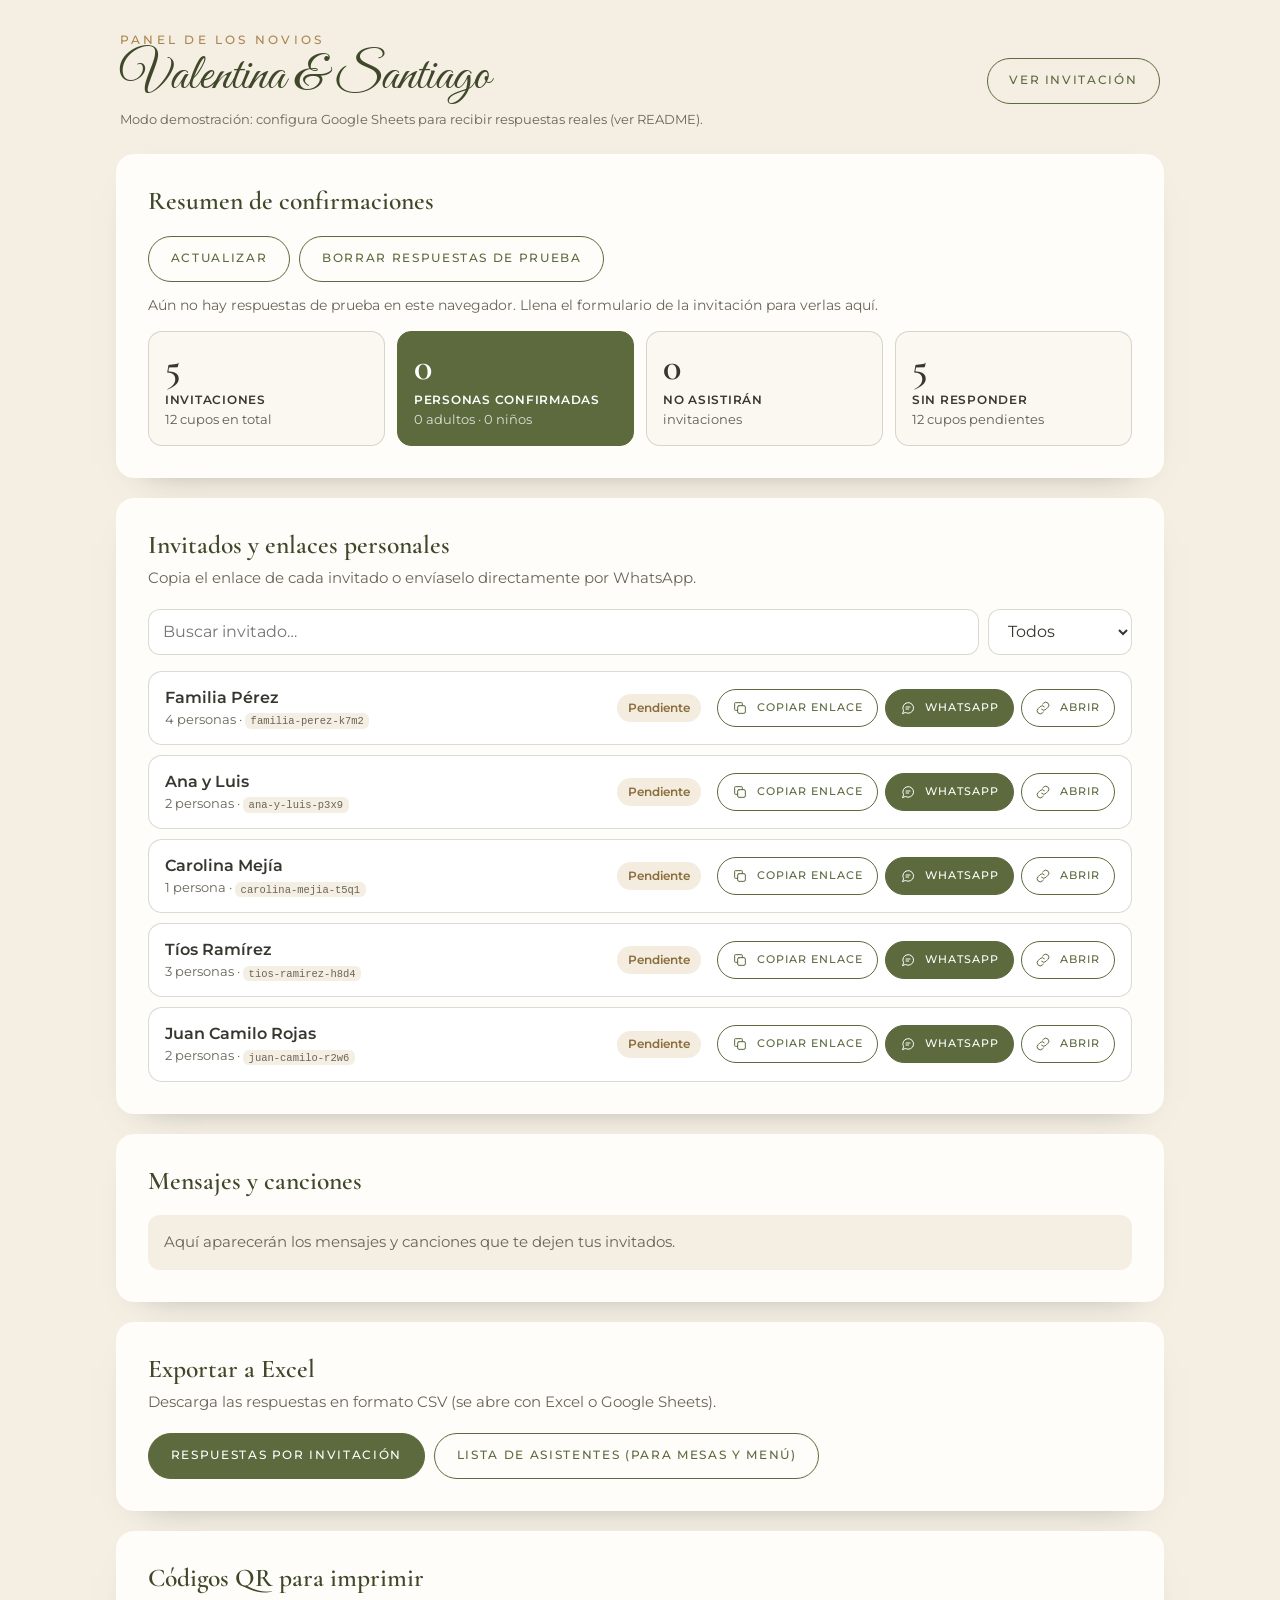
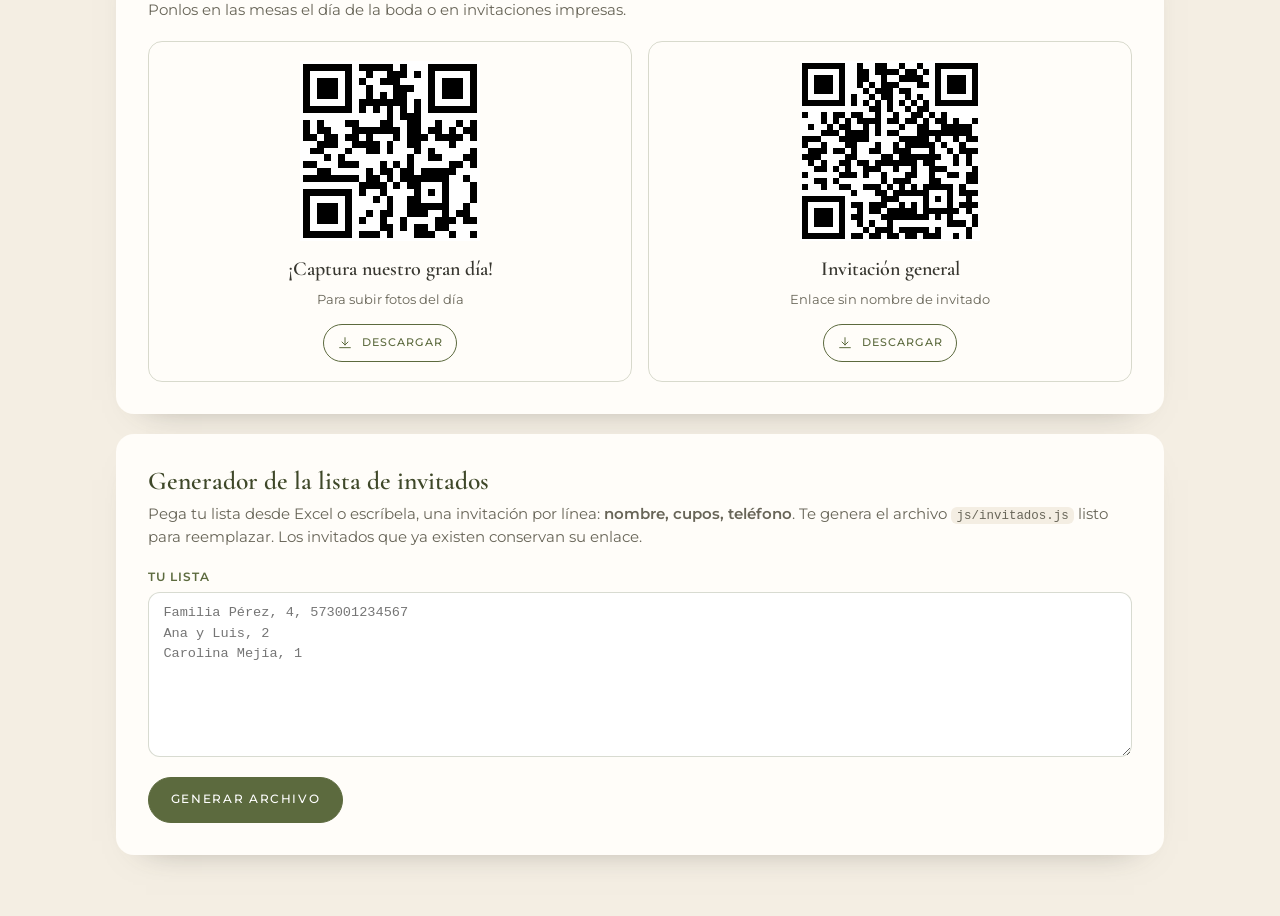
==== admin.html @ 6fb91624 "Crear invitación de boda digital con confirmación de asistencia Página web en HTML, CSS y JavaScript" ====
<!doctype html>
<html lang="es">
<head>
  <meta charset="utf-8">
  <meta name="viewport" content="width=device-width, initial-scale=1">
  <meta name="robots" content="noindex, nofollow">
  <title>Panel de invitados · Boda</title>
  <meta name="theme-color" content="#fbf8f2">
  <link rel="icon" href="favicon.svg" type="image/svg+xml">
  <link rel="stylesheet" href="css/estilos.css">
  <link rel="stylesheet" href="css/admin.css">
  <script src="js/config.js" defer></script>
  <script src="js/invitados.js" defer></script>
  <script src="js/vendor/qrcode.js" defer></script>
  <script src="js/utilidades.js" defer></script>
  <script src="js/admin.js" defer></script>
</head>
<body class="admin">
  <header class="admin-cabecera">
    <div>
      <p class="eyebrow">Panel de los novios</p>
      <h1 id="admin-titulo">Nuestra boda</h1>
      <p class="admin-modo" id="admin-modo"></p>
    </div>
    <a class="boton boton-claro" href="./" target="_blank" rel="noopener">Ver invitación</a>
  </header>

  <main class="admin-main">
    <!-- Respuestas -->
    <section class="admin-panel" aria-labelledby="t-resumen">
      <div class="admin-panel-cabecera">
        <h2 id="t-resumen">Resumen de confirmaciones</h2>
      </div>
      <form class="admin-conexion" id="admin-conexion" hidden>
        <label for="admin-clave">Clave del panel (la misma de tu Google Apps Script)</label>
        <div class="admin-fila">
          <input id="admin-clave" type="password" autocomplete="current-password" required>
          <button type="submit" class="boton">Cargar respuestas</button>
        </div>
      </form>
      <div class="admin-fila" id="admin-acciones-demo" hidden>
        <button type="button" class="boton boton-claro" id="admin-recargar">Actualizar</button>
        <button type="button" class="boton boton-claro" id="admin-borrar-demo">Borrar respuestas de prueba</button>
      </div>
      <p class="admin-estado" id="admin-estado" role="status" aria-live="polite"></p>
      <div class="resumen-grid" id="resumen"></div>
      <div id="restricciones"></div>
    </section>

    <!-- Invitados -->
    <section class="admin-panel" aria-labelledby="t-invitados">
      <div class="admin-panel-cabecera">
        <h2 id="t-invitados">Invitados y enlaces personales</h2>
        <p>Copia el enlace de cada invitado o envíaselo directamente por WhatsApp.</p>
      </div>
      <div class="admin-herramientas">
        <input type="search" id="buscar" placeholder="Buscar invitado…" aria-label="Buscar invitado">
        <select id="filtro" aria-label="Filtrar por estado">
          <option value="todos">Todos</option>
          <option value="pendiente">Pendientes</option>
          <option value="si">Asistirán</option>
          <option value="no">No asistirán</option>
        </select>
      </div>
      <div class="lista-invitados" id="lista-invitados"></div>
    </section>

    <!-- Mensajes -->
    <section class="admin-panel" aria-labelledby="t-mensajes">
      <div class="admin-panel-cabecera">
        <h2 id="t-mensajes">Mensajes y canciones</h2>
      </div>
      <div id="mensajes"></div>
    </section>

    <!-- Exportar -->
    <section class="admin-panel" aria-labelledby="t-exportar">
      <div class="admin-panel-cabecera">
        <h2 id="t-exportar">Exportar a Excel</h2>
        <p>Descarga las respuestas en formato CSV (se abre con Excel o Google Sheets).</p>
      </div>
      <div class="admin-fila">
        <button type="button" class="boton" id="exportar-respuestas">Respuestas por invitación</button>
        <button type="button" class="boton boton-claro" id="exportar-asistentes">Lista de asistentes (para mesas y menú)</button>
      </div>
    </section>

    <!-- QR -->
    <section class="admin-panel" aria-labelledby="t-qr">
      <div class="admin-panel-cabecera">
        <h2 id="t-qr">Códigos QR para imprimir</h2>
        <p>Ponlos en las mesas el día de la boda o en invitaciones impresas.</p>
      </div>
      <div class="qr-grid" id="qr-grid"></div>
    </section>

    <!-- Generador -->
    <section class="admin-panel" aria-labelledby="t-generador">
      <div class="admin-panel-cabecera">
        <h2 id="t-generador">Generador de la lista de invitados</h2>
        <p>Pega tu lista desde Excel o escríbela, una invitación por línea: <strong>nombre, cupos, teléfono</strong>.
          Te genera el archivo <code>js/invitados.js</code> listo para reemplazar. Los invitados que ya existen conservan su enlace.</p>
      </div>
      <label class="admin-etiqueta" for="gen-entrada">Tu lista</label>
      <textarea id="gen-entrada" rows="7" placeholder="Familia Pérez, 4, 573001234567&#10;Ana y Luis, 2&#10;Carolina Mejía, 1"></textarea>
      <div class="admin-fila">
        <button type="button" class="boton" id="gen-crear">Generar archivo</button>
      </div>
      <div id="gen-resultado" hidden>
        <label class="admin-etiqueta" for="gen-salida">Contenido de js/invitados.js</label>
        <textarea id="gen-salida" rows="10" readonly></textarea>
        <div class="admin-fila">
          <button type="button" class="boton" id="gen-copiar">Copiar</button>
          <button type="button" class="boton boton-claro" id="gen-descargar">Descargar invitados.js</button>
        </div>
      </div>
    </section>
  </main>

  <div id="aviso" class="aviso" role="status" aria-live="polite"></div>
</body>
</html>
---- css/estilos.css ----
/* =====================================================================
   ESTILOS DE LA INVITACIÓN
   Para cambiar los colores de toda la página, modifica las variables
   que están justo debajo (--oliva, --dorado, --vino, etc.).
   ===================================================================== */

@font-face { font-family: "Great Vibes"; src: url("../assets/fuentes/great-vibes-latin-400-normal.woff2") format("woff2"); font-weight: 400; font-display: swap; }
@font-face { font-family: "Cormorant Garamond"; src: url("../assets/fuentes/cormorant-garamond-latin-400-normal.woff2") format("woff2"); font-weight: 400; font-display: swap; }
@font-face { font-family: "Cormorant Garamond"; src: url("../assets/fuentes/cormorant-garamond-latin-500-normal.woff2") format("woff2"); font-weight: 500; font-display: swap; }
@font-face { font-family: "Cormorant Garamond"; src: url("../assets/fuentes/cormorant-garamond-latin-600-normal.woff2") format("woff2"); font-weight: 600; font-display: swap; }
@font-face { font-family: "Cormorant Garamond"; src: url("../assets/fuentes/cormorant-garamond-latin-400-italic.woff2") format("woff2"); font-weight: 400; font-style: italic; font-display: swap; }
@font-face { font-family: "Cormorant Garamond"; src: url("../assets/fuentes/cormorant-garamond-latin-500-italic.woff2") format("woff2"); font-weight: 500; font-style: italic; font-display: swap; }
@font-face { font-family: "Montserrat"; src: url("../assets/fuentes/montserrat-latin-300-normal.woff2") format("woff2"); font-weight: 300; font-display: swap; }
@font-face { font-family: "Montserrat"; src: url("../assets/fuentes/montserrat-latin-400-normal.woff2") format("woff2"); font-weight: 400; font-display: swap; }
@font-face { font-family: "Montserrat"; src: url("../assets/fuentes/montserrat-latin-500-normal.woff2") format("woff2"); font-weight: 500; font-display: swap; }
@font-face { font-family: "Montserrat"; src: url("../assets/fuentes/montserrat-latin-600-normal.woff2") format("woff2"); font-weight: 600; font-display: swap; }

:root {
  --marfil: #fbf8f2;
  --papel: #f4eee3;
  --blanco: #fffdf9;
  --oliva: #5c6a3e;
  --oliva-oscuro: #3f4829;
  --oliva-claro: #8d9a68;
  --salvia: #c9d0b0;
  --dorado: #a9864d;
  --dorado-claro: #dcc8a0;
  --vino: #7b2d3b;
  --tinta: #37362f;
  --tinta-suave: #686558;
  --linea: rgba(92, 106, 62, 0.24);
  --sombra: 0 22px 44px -28px rgba(55, 54, 47, 0.5);
  --radio: 20px;
  --fuente-script: "Great Vibes", "Brush Script MT", cursive;
  --fuente-serif: "Cormorant Garamond", Georgia, "Times New Roman", serif;
  --fuente-sans: "Montserrat", system-ui, -apple-system, "Segoe UI", sans-serif;
}

/* ---------- Base ---------- */
*, *::before, *::after { box-sizing: border-box; }
html { scroll-behavior: smooth; -webkit-text-size-adjust: 100%; }
body {
  margin: 0;
  background: var(--marfil);
  color: var(--tinta);
  font-family: var(--fuente-serif);
  font-size: 1.15rem;
  line-height: 1.6;
  overflow-x: hidden;
  -webkit-font-smoothing: antialiased;
}
body.bloqueado, body.sin-scroll { overflow: hidden; }
img { max-width: 100%; display: block; }
[hidden] { display: none !important; }
a { color: inherit; }
h1, h2, h3, p { margin: 0; }
button { font: inherit; color: inherit; }
:focus-visible { outline: 2px solid var(--dorado); outline-offset: 3px; }

.sin-js { padding: 2rem; text-align: center; font-family: var(--fuente-sans); }

.eyebrow {
  font-family: var(--fuente-sans);
  font-size: 0.72rem;
  font-weight: 500;
  letter-spacing: 0.28em;
  text-transform: uppercase;
  color: var(--dorado);
}

.icono { width: 1.25em; height: 1.25em; flex: none; }

.rama { position: absolute; pointer-events: none; user-select: none; }

/* ---------- Botones ---------- */
.botones { display: flex; flex-wrap: wrap; justify-content: center; gap: 0.65rem; margin-top: 1.5rem; }
.boton {
  display: inline-flex;
  align-items: center;
  justify-content: center;
  gap: 0.55rem;
  min-height: 46px;
  padding: 0.75rem 1.35rem;
  border: 1px solid var(--oliva);
  border-radius: 999px;
  background: var(--oliva);
  color: #fff;
  font-family: var(--fuente-sans);
  font-size: 0.74rem;
  font-weight: 500;
  letter-spacing: 0.14em;
  text-transform: uppercase;
  text-decoration: none;
  cursor: pointer;
  transition: background 0.25s, color 0.25s, transform 0.25s, box-shadow 0.25s;
}
.boton:hover { background: var(--oliva-oscuro); transform: translateY(-1px); box-shadow: 0 10px 20px -12px rgba(63, 72, 41, 0.7); }
.boton:disabled { opacity: 0.6; cursor: wait; transform: none; }
.boton-claro { background: transparent; color: var(--oliva); }
.boton-claro:hover { background: var(--oliva); color: #fff; }
.boton-grande { width: 100%; min-height: 54px; font-size: 0.82rem; margin-top: 0.5rem; }

.enlace-texto {
  display: inline-flex;
  align-items: center;
  gap: 0.4rem;
  margin-top: 1rem;
  padding: 0.4rem;
  border: 0;
  background: none;
  color: var(--tinta-suave);
  font-family: var(--fuente-sans);
  font-size: 0.78rem;
  text-decoration: underline;
  text-underline-offset: 3px;
  cursor: pointer;
}

.copiar-mini {
  display: inline-grid;
  place-items: center;
  width: 34px;
  height: 34px;
  flex: none;
  border: 0;
  border-radius: 50%;
  background: var(--papel);
  color: var(--oliva);
  cursor: pointer;
  transition: background 0.2s;
}
.copiar-mini:hover { background: var(--salvia); }
.copiar-mini .icono { width: 16px; height: 16px; }

/* =====================================================================
   SOBRE DE BIENVENIDA
   ===================================================================== */
.sobre-pantalla {
  position: fixed;
  inset: 0;
  z-index: 100;
  display: flex;
  flex-direction: column;
  align-items: center;
  justify-content: center;
  gap: 2.25rem;
  padding: 2rem 1rem;
  overflow: hidden;
  text-align: center;
  background:
    radial-gradient(circle at 50% 40%, rgba(255, 255, 255, 0.95), rgba(255, 255, 255, 0) 60%),
    radial-gradient(circle at 10% 90%, rgba(201, 208, 176, 0.45), transparent 45%),
    radial-gradient(circle at 90% 10%, rgba(220, 200, 160, 0.35), transparent 45%),
    var(--marfil);
  transition: opacity 0.8s ease, transform 0.8s ease;
}
.sobre-pantalla.saliendo { opacity: 0; transform: scale(1.04); pointer-events: none; }
.sobre-textos, .sobre-ayuda { position: relative; transition: opacity 0.5s ease; }
.sobre-pantalla.abriendo .sobre-textos, .sobre-pantalla.abriendo .sobre-ayuda { opacity: 0; }

.rama-sobre-1 { top: -12px; left: -60px; width: 280px; transform: rotate(10deg); opacity: 0.9; }
.rama-sobre-2 { bottom: -12px; right: -60px; width: 280px; transform: rotate(190deg); opacity: 0.9; }

.sobre-invitado {
  margin: 0.35rem 0 0.25rem;
  font-family: var(--fuente-script);
  font-weight: 400;
  font-size: clamp(2.5rem, 11vw, 3.8rem);
  line-height: 1.1;
  color: var(--oliva-oscuro);
}
.sobre-cupos {
  font-family: var(--fuente-sans);
  font-size: 0.74rem;
  letter-spacing: 0.18em;
  text-transform: uppercase;
  color: var(--tinta-suave);
}
.sobre-ayuda {
  font-family: var(--fuente-sans);
  font-size: 0.78rem;
  letter-spacing: 0.08em;
  color: var(--tinta-suave);
}

.sobre {
  position: relative;
  width: min(84vw, 380px);
  aspect-ratio: 1.45;
  perspective: 1400px;
  cursor: pointer;
}
.sobre-fondo {
  position: absolute;
  inset: 0;
  border-radius: 8px;
  background: linear-gradient(180deg, #48532f, #3c4527);
  box-shadow: 0 30px 50px -24px rgba(40, 45, 25, 0.65);
}
.sobre-carta {
  position: absolute;
  z-index: 2;
  left: 6%;
  right: 6%;
  top: 5%;
  height: 90%;
  display: flex;
  flex-direction: column;
  align-items: center;
  justify-content: flex-start;
  gap: 0.2rem;
  padding: 1.2rem 1rem 1rem;
  border-radius: 6px;
  background: var(--blanco);
  box-shadow: inset 0 0 0 6px var(--blanco), inset 0 0 0 7px var(--dorado-claro);
  transition: transform 1s cubic-bezier(0.22, 0.8, 0.25, 1) 0.6s;
}
.carta-eyebrow { font-family: var(--fuente-sans); font-size: 0.6rem; letter-spacing: 0.3em; text-transform: uppercase; color: var(--dorado); }
.carta-nombres { font-family: var(--fuente-script); font-size: clamp(1.7rem, 7vw, 2.3rem); line-height: 1.15; color: var(--oliva-oscuro); }
.carta-fecha { font-family: var(--fuente-sans); font-size: 0.68rem; letter-spacing: 0.2em; color: var(--tinta-suave); }

.sobre-frente, .sobre-solapa { position: absolute; display: block; left: 0; width: 100%; overflow: visible; }
.sobre-frente { z-index: 3; top: 0; height: 100%; }
.sobre-solapa {
  z-index: 4;
  top: 0;
  height: 56%;
  transform-origin: top center;
  transition: transform 0.7s ease 0.2s, z-index 0s linear 0.55s;
}
.sobre.abierto .sobre-solapa { transform: rotateX(180deg); z-index: 1; }
.sobre.abierto .sobre-carta { transform: translateY(-58%); }

.sello {
  position: absolute;
  z-index: 5;
  top: 56%;
  left: 50%;
  width: 84px;
  height: 84px;
  display: grid;
  place-items: center;
  padding: 0;
  border: 0;
  border-radius: 47% 53% 49% 51% / 52% 47% 53% 48%;
  background: #6a2431;
  box-shadow: 0 8px 16px -6px rgba(0, 0, 0, 0.55);
  color: #f4dccb;
  cursor: pointer;
  transform: translate(-50%, -50%);
  transition: opacity 0.35s ease, transform 0.35s ease;
  animation: latido 2.6s ease-in-out infinite;
}
.sello-iniciales {
  position: relative;
  display: grid;
  place-items: center;
  width: 70px;
  height: 70px;
  border-radius: 50%;
  background: radial-gradient(circle at 35% 30%, #a54859 0%, var(--vino) 55%, #561c27 100%);
  box-shadow: inset 0 -3px 6px rgba(0, 0, 0, 0.25), inset 0 3px 5px rgba(255, 255, 255, 0.18), 0 0 0 1px rgba(0, 0, 0, 0.15);
  font-family: var(--fuente-script);
  font-size: 1.75rem;
  line-height: 1;
  text-shadow: 0 1px 0 rgba(0, 0, 0, 0.3);
}
.sello-iniciales::after {
  content: "";
  position: absolute;
  inset: 7px;
  border-radius: 50%;
  border: 1px solid rgba(244, 220, 203, 0.45);
}
.sobre-pantalla:focus { outline: none; }
.sobre.abierto .sello { opacity: 0; transform: translate(-50%, -50%) scale(0.5); animation: none; }

@keyframes latido {
  0%, 100% { transform: translate(-50%, -50%) scale(1); }
  50% { transform: translate(-50%, -50%) scale(1.07); }
}

/* Pétalos */
.petalos { position: fixed; inset: 0; z-index: 120; overflow: hidden; pointer-events: none; }
.petalo {
  position: absolute;
  top: -6vh;
  border-radius: 80% 0 80% 0;
  opacity: 0.95;
  box-shadow: 0 1px 2px rgba(0, 0, 0, 0.08);
  animation-name: caer;
  animation-timing-function: linear;
  animation-fill-mode: forwards;
}
@keyframes caer {
  to { transform: translate(var(--deriva), 112vh) rotate(var(--giro)); opacity: 0.3; }
}

/* =====================================================================
   PORTADA
   ===================================================================== */
.portada {
  position: relative;
  min-height: 100vh;
  min-height: 100svh;
  display: flex;
  flex-direction: column;
  align-items: center;
  justify-content: center;
  gap: 1rem;
  padding: 4.5rem 1.25rem 5.5rem;
  overflow: hidden;
  text-align: center;
  background:
    radial-gradient(circle at 50% 35%, rgba(255, 255, 255, 0.9), transparent 55%),
    radial-gradient(circle at 0% 100%, rgba(201, 208, 176, 0.35), transparent 40%),
    var(--marfil);
}
.rama-portada-1 { top: -6px; left: -70px; width: min(70vw, 340px); transform: rotate(12deg); }
.rama-portada-2 { bottom: -6px; right: -70px; width: min(70vw, 340px); transform: rotate(192deg); }

.arco {
  width: min(62vw, 290px);
  aspect-ratio: 3 / 4;
  padding: 8px;
  border: 1px solid var(--dorado-claro);
  border-radius: 999px 999px 22px 22px;
  background: var(--blanco);
  box-shadow: var(--sombra);
}
.arco img { width: 100%; height: 100%; object-fit: cover; border-radius: 999px 999px 15px 15px; }

.nombres {
  margin-top: 0.5rem;
  font-family: var(--fuente-script);
  font-weight: 400;
  font-size: clamp(3.1rem, 13vw, 5.6rem);
  line-height: 1;
  color: var(--oliva-oscuro);
}
.nombres:focus { outline: none; }
.nombres .nombre { display: block; }
.nombres .y { display: block; font-size: 0.55em; line-height: 1.3; color: var(--dorado); }
.portada-fecha {
  font-family: var(--fuente-sans);
  font-size: 0.74rem;
  font-weight: 500;
  letter-spacing: 0.15em;
  text-transform: uppercase;
  color: var(--oliva);
}
.portada-ciudad { font-style: italic; color: var(--tinta-suave); }
.portada-para {
  padding: 0.5rem 1.1rem;
  border: 1px solid var(--dorado-claro);
  border-radius: 999px;
  background: var(--blanco);
  font-family: var(--fuente-sans);
  font-size: 0.78rem;
  color: var(--tinta-suave);
}
.portada-para strong { color: var(--oliva-oscuro); font-weight: 600; }

.bajar {
  position: absolute;
  bottom: 1.6rem;
  left: 50%;
  width: 30px;
  height: 30px;
  margin-left: -15px;
  border-right: 1.5px solid var(--dorado);
  border-bottom: 1.5px solid var(--dorado);
  transform: rotate(45deg);
  animation: rebote 2.2s ease-in-out infinite;
}
@keyframes rebote {
  0%, 100% { transform: translateY(0) rotate(45deg); opacity: 0.6; }
  50% { transform: translateY(8px) rotate(45deg); opacity: 1; }
}

/* Entrada de la portada al abrir el sobre */
.portada > :not(.rama) { transition: opacity 1.1s ease, transform 1.1s ease; }
body:not(.abierta) .portada > :not(.rama) { opacity: 0; transform: translateY(18px); }
.portada > :nth-child(3) { transition-delay: 0.1s; }
.portada > :nth-child(4) { transition-delay: 0.25s; }
.portada > :nth-child(5) { transition-delay: 0.45s; }
.portada > :nth-child(6) { transition-delay: 0.6s; }
.portada > :nth-child(7) { transition-delay: 0.7s; }
.portada > :nth-child(8) { transition-delay: 0.8s; }
.portada > :nth-child(9) { transition-delay: 1s; }

/* =====================================================================
   SECCIONES
   ===================================================================== */
.seccion { position: relative; padding: 5rem 1.25rem; }
.seccion > * { max-width: 980px; margin-left: auto; margin-right: auto; }
.seccion-papel { background: var(--papel); }
.seccion-oliva {
  background:
    radial-gradient(circle at 15% 10%, rgba(255, 255, 255, 0.08), transparent 40%),
    radial-gradient(circle at 85% 90%, rgba(220, 200, 160, 0.12), transparent 45%),
    var(--oliva-oscuro);
  color: #f3efe2;
}

.titulo-seccion { margin-bottom: 2.5rem; text-align: center; }
.titulo-seccion h2 {
  margin-top: 0.3rem;
  font-family: var(--fuente-script);
  font-weight: 400;
  font-size: clamp(2.6rem, 10vw, 3.8rem);
  line-height: 1.15;
  color: var(--oliva-oscuro);
}
.divisor { width: 200px; margin: 0.6rem auto 0; }
.subtitulo { max-width: 34rem; margin: 1rem auto 0; color: var(--tinta-suave); }
.seccion-oliva .titulo-seccion h2 { color: #f6f1e4; }
.seccion-oliva .eyebrow { color: var(--dorado-claro); }
.seccion-oliva .subtitulo { color: var(--salvia); }

.tarjeta {
  position: relative;
  padding: 2.2rem 1.5rem;
  border-radius: var(--radio);
  background: var(--blanco);
  box-shadow: var(--sombra);
}
.tarjeta::before {
  content: "";
  position: absolute;
  inset: 8px;
  border: 1px solid var(--dorado-claro);
  border-radius: calc(var(--radio) - 6px);
  pointer-events: none;
  opacity: 0.8;
}

.evento-icono {
  display: inline-grid;
  place-items: center;
  width: 58px;
  height: 58px;
  margin-bottom: 0.9rem;
  border: 1px solid var(--dorado-claro);
  border-radius: 50%;
  background: var(--marfil);
  color: var(--oliva);
}
.evento-icono .icono { width: 28px; height: 28px; }

/* ---------- Frase y contador ---------- */
.frase { max-width: 38rem; margin: 0 auto 3.5rem; text-align: center; font-size: 1.35rem; font-style: italic; line-height: 1.55; color: var(--tinta); }
.frase::before { content: "“"; display: block; height: 2.2rem; font-size: 4.5rem; line-height: 1; color: var(--dorado-claro); }
.frase cite { display: block; margin-top: 0.8rem; font-family: var(--fuente-sans); font-size: 0.75rem; font-style: normal; letter-spacing: 0.2em; text-transform: uppercase; color: var(--dorado); }
#cuenta .titulo-seccion { margin-bottom: 1.25rem; }

.contador { display: flex; justify-content: center; gap: clamp(0.5rem, 2.5vw, 1rem); }
.contador-caja {
  width: clamp(4.2rem, 20vw, 6rem);
  padding: 0.85rem 0.25rem 0.7rem;
  border: 1px solid var(--dorado-claro);
  border-radius: 16px;
  background: var(--blanco);
  text-align: center;
  box-shadow: 0 12px 24px -20px rgba(55, 54, 47, 0.6);
}
.contador-num { display: block; font-size: clamp(1.9rem, 8vw, 2.8rem); font-weight: 500; line-height: 1.1; color: var(--oliva-oscuro); font-variant-numeric: tabular-nums; }
.contador-txt { font-family: var(--fuente-sans); font-size: 0.62rem; letter-spacing: 0.18em; text-transform: uppercase; color: var(--tinta-suave); }
.contador-mensaje { text-align: center; font-family: var(--fuente-script); font-size: clamp(2.4rem, 9vw, 3.4rem); color: var(--oliva-oscuro); }

/* ---------- Familia ---------- */
.familia-grid { display: grid; grid-template-columns: repeat(auto-fit, minmax(220px, 1fr)); gap: 2rem 1.5rem; text-align: center; }
.familia-nombres { margin-top: 0.5rem; font-size: 1.3rem; line-height: 1.5; }

/* ---------- Eventos ---------- */
.eventos-grid { display: grid; gap: 1.5rem; }
.evento { text-align: center; }
.evento h3, .regalo h3, .recomendacion h3 { font-size: 1.65rem; font-weight: 600; line-height: 1.2; color: var(--oliva-oscuro); }
.evento-hora {
  display: inline-flex;
  align-items: center;
  gap: 0.4rem;
  margin: 0.6rem 0 0.9rem;
  font-family: var(--fuente-sans);
  font-size: 0.85rem;
  font-weight: 500;
  letter-spacing: 0.08em;
  color: var(--dorado);
}
.evento-lugar { font-size: 1.3rem; font-weight: 500; }
.evento-direccion { color: var(--tinta-suave); }
.evento-mapa { margin-top: 0.75rem; overflow: hidden; border-radius: 14px; }
.evento-mapa iframe { display: block; width: 100%; height: 280px; border: 0; }

/* ---------- Programa (línea de tiempo) ---------- */
.linea-tiempo { position: relative; max-width: 760px; margin: 0 auto; padding: 0; list-style: none; }
.linea-tiempo::before { content: ""; position: absolute; top: 10px; bottom: 10px; left: 28px; width: 1px; background: var(--dorado-claro); }
.momento { position: relative; display: grid; grid-template-columns: 56px 1fr; align-items: center; gap: 1.1rem; padding: 0.55rem 0; }
.momento-icono {
  display: grid;
  place-items: center;
  width: 56px;
  height: 56px;
  border: 1px solid var(--dorado-claro);
  border-radius: 50%;
  background: var(--blanco);
  color: var(--oliva);
  box-shadow: 0 0 0 6px var(--marfil);
}
.momento-icono .icono { width: 26px; height: 26px; }
.momento-hora { display: block; font-family: var(--fuente-sans); font-size: 0.72rem; font-weight: 500; letter-spacing: 0.16em; text-transform: uppercase; color: var(--dorado); }
.momento-actividad { display: block; font-size: 1.35rem; line-height: 1.25; }

/* ---------- Galería ---------- */
.galeria-grid { display: grid; grid-template-columns: repeat(2, 1fr); gap: 0.75rem; }
.galeria-item {
  display: block;
  aspect-ratio: 3 / 4;
  padding: 0;
  overflow: hidden;
  border: 0;
  border-radius: 16px;
  background: var(--salvia);
  cursor: zoom-in;
  box-shadow: 0 14px 30px -22px rgba(55, 54, 47, 0.7);
}
.galeria-item img { width: 100%; height: 100%; object-fit: cover; transition: transform 0.6s ease; }
.galeria-item:hover img { transform: scale(1.04); }

.visor {
  position: fixed;
  inset: 0;
  z-index: 200;
  display: flex;
  align-items: center;
  justify-content: center;
  padding: 4rem 1rem;
  background: rgba(24, 25, 19, 0.94);
}
.visor img { max-width: min(92vw, 900px); max-height: 80vh; object-fit: contain; border-radius: 10px; }
.visor-boton {
  position: absolute;
  display: grid;
  place-items: center;
  width: 48px;
  height: 48px;
  border: 1px solid rgba(255, 255, 255, 0.35);
  border-radius: 50%;
  background: rgba(0, 0, 0, 0.45);
  color: #fff;
  cursor: pointer;
}
.visor-boton:hover { background: rgba(0, 0, 0, 0.7); }
.visor-cerrar { top: 1rem; right: 1rem; }
.visor-anterior { left: 0.75rem; top: 50%; transform: translateY(-50%); }
.visor-siguiente { right: 0.75rem; top: 50%; transform: translateY(-50%); }
.visor-contador { position: absolute; bottom: 1.2rem; left: 0; right: 0; text-align: center; font-family: var(--fuente-sans); font-size: 0.8rem; letter-spacing: 0.15em; color: rgba(255, 255, 255, 0.75); }

/* ---------- Vestimenta ---------- */
.prendas { display: grid; grid-template-columns: repeat(2, minmax(0, 1fr)); gap: 1rem; max-width: 620px; }
.prenda { padding: 1.8rem 1rem; text-align: center; }
.prenda p:last-child { margin-top: 0.3rem; font-size: 1.25rem; line-height: 1.3; }
.prenda-icono { display: block; margin-bottom: 0.6rem; color: var(--oliva); }
.prenda-icono .icono { width: 44px; height: 44px; }
.colores { margin-top: 2.5rem; text-align: center; }
.colores p { color: var(--tinta-suave); font-style: italic; }
.colores ul { display: flex; flex-wrap: wrap; justify-content: center; gap: 1.25rem; margin: 1.1rem 0 0; padding: 0; list-style: none; }
.colores li { display: flex; flex-direction: column; align-items: center; gap: 0.5rem; font-family: var(--fuente-sans); font-size: 0.7rem; letter-spacing: 0.12em; text-transform: uppercase; color: var(--tinta-suave); }
.muestra { width: 54px; height: 54px; border-radius: 50%; border: 1px solid var(--linea); box-shadow: inset 0 0 0 4px rgba(255, 255, 255, 0.6), 0 8px 16px -10px rgba(0, 0, 0, 0.4); }

/* ---------- Regalos ---------- */
.regalos-grid { display: grid; grid-template-columns: repeat(auto-fit, minmax(250px, 1fr)); gap: 1.25rem; }
.regalo { text-align: center; }
.regalo p { margin-top: 0.5rem; color: var(--tinta-suave); }
.regalo .boton { margin-top: 1.2rem; }
.datos { margin: 1rem 0 0; text-align: left; }
.datos div { display: flex; flex-wrap: wrap; align-items: center; justify-content: space-between; gap: 0.25rem 0.75rem; padding: 0.55rem 0; border-bottom: 1px solid var(--linea); }
.datos dt { font-family: var(--fuente-sans); font-size: 0.7rem; letter-spacing: 0.1em; text-transform: uppercase; color: var(--tinta-suave); }
.datos dd { display: flex; align-items: center; gap: 0.5rem; margin: 0 0 0 auto; font-weight: 600; text-align: right; white-space: nowrap; }

/* ---------- Fotos con QR ---------- */
.fotos-tarjeta { display: flex; flex-direction: column; align-items: center; gap: 1.25rem; max-width: 420px; text-align: center; }
.qr { width: 200px; padding: 10px; border-radius: 14px; background: #fff; border: 1px solid var(--linea); }
.qr svg { display: block; width: 100%; height: auto; }
.qr svg path { fill: var(--oliva-oscuro); }
.hashtag { display: flex; align-items: center; gap: 0.6rem; font-size: 1.35rem; font-style: italic; color: var(--oliva-oscuro); }

/* =====================================================================
   FORMULARIO DE CONFIRMACIÓN
   ===================================================================== */
.tarjeta-rsvp { max-width: 640px; padding: 2.2rem 1.4rem; color: var(--tinta); }
.formulario { position: relative; }
.campo { margin: 0 0 1.3rem; padding: 0; border: 0; min-width: 0; }
.campo label, .etiqueta {
  display: block;
  margin-bottom: 0.45rem;
  padding: 0;
  font-family: var(--fuente-sans);
  font-size: 0.72rem;
  font-weight: 600;
  letter-spacing: 0.12em;
  text-transform: uppercase;
  color: var(--oliva);
}
.opcional { font-weight: 400; text-transform: none; letter-spacing: 0; color: var(--tinta-suave); }
.formulario input:not([type="radio"]):not([type="checkbox"]), .formulario select, .formulario textarea {
  width: 100%;
  min-height: 48px;
  padding: 0.75rem 1rem;
  border: 1px solid var(--linea);
  border-radius: 12px;
  background: #fff;
  color: var(--tinta);
  font-family: var(--fuente-sans);
  font-size: 1rem;
  transition: border-color 0.2s, box-shadow 0.2s;
}
.formulario textarea { resize: vertical; min-height: 96px; }
.formulario select {
  appearance: none;
  background-image: linear-gradient(45deg, transparent 50%, var(--oliva) 50%), linear-gradient(135deg, var(--oliva) 50%, transparent 50%);
  background-position: calc(100% - 20px) 50%, calc(100% - 14px) 50%;
  background-size: 6px 6px;
  background-repeat: no-repeat;
  padding-right: 2.5rem;
}
.formulario input:focus, .formulario select:focus, .formulario textarea:focus { outline: none; border-color: var(--dorado); box-shadow: 0 0 0 3px rgba(169, 134, 77, 0.2); }
.formulario [aria-invalid="true"] { border-color: var(--vino) !important; box-shadow: 0 0 0 3px rgba(123, 45, 59, 0.15) !important; }
.campo-fijo { display: flex; align-items: center; gap: 0.7rem; padding: 0.85rem 1rem; border-radius: 12px; background: var(--papel); font-family: var(--fuente-sans); font-size: 0.95rem; }
.campo-fijo .icono { color: var(--oliva); }
.campo-fijo strong { font-weight: 600; color: var(--oliva-oscuro); }
.ayuda { margin-top: 0.4rem; font-family: var(--fuente-sans); font-size: 0.8rem; color: var(--tinta-suave); }

.opciones-asistencia { display: grid; grid-template-columns: 1fr 1fr; gap: 0.75rem; }
.opcion {
  position: relative;
  display: flex !important;
  flex-direction: column;
  align-items: center;
  gap: 0.35rem;
  margin: 0 !important;
  padding: 1rem 0.5rem !important;
  border: 1px solid var(--linea);
  border-radius: 14px;
  background: #fff;
  color: var(--tinta) !important;
  text-align: center;
  cursor: pointer;
  transition: background 0.2s, color 0.2s, border-color 0.2s;
}
.opcion .icono { width: 24px; height: 24px; color: var(--oliva); }
.opcion span { font-size: 0.75rem; }
.opcion input, .chip input { position: absolute; opacity: 0; width: 1px; height: 1px; }
.opcion.elegida, .opcion:has(input:checked) { border-color: var(--oliva); background: var(--oliva); color: #fff !important; }
.opcion.elegida .icono, .opcion:has(input:checked) .icono { color: #fff; }
.opcion:focus-within, .chip:focus-within { outline: 2px solid var(--dorado); outline-offset: 2px; }

.persona { margin: 0 0 1rem; padding: 1.1rem 1rem 1rem; border: 0; border-radius: 16px; background: var(--papel); min-width: 0; }
.persona legend {
  float: left;
  width: 100%;
  display: flex;
  align-items: center;
  gap: 0.45rem;
  margin-bottom: 0.8rem;
  padding: 0;
  font-family: var(--fuente-sans);
  font-size: 0.72rem;
  font-weight: 600;
  letter-spacing: 0.14em;
  text-transform: uppercase;
  color: var(--dorado);
}
.persona legend + * { clear: both; }
.persona .campo { margin-bottom: 0.8rem; }
.mini-titulo { margin: 0.9rem 0 0.5rem; font-family: var(--fuente-sans); font-size: 0.72rem; letter-spacing: 0.06em; color: var(--tinta-suave); }
.chips { display: flex; flex-wrap: wrap; gap: 0.45rem; }
.chip { position: relative; display: inline-block !important; margin: 0 !important; cursor: pointer; text-transform: none !important; letter-spacing: 0 !important; }
.chip span {
  display: inline-block;
  padding: 0.5rem 0.9rem;
  border: 1px solid var(--linea);
  border-radius: 999px;
  background: #fff;
  font-family: var(--fuente-sans);
  font-size: 0.8rem;
  font-weight: 400;
  color: var(--tinta);
  transition: background 0.2s, color 0.2s, border-color 0.2s;
}
.chip input:checked + span { border-color: var(--oliva); background: var(--oliva); color: #fff; }
.formulario .otra { margin-top: 0.7rem; min-height: 44px; font-size: 0.92rem; }

.error-form { margin: 0 0 1rem; padding: 0.8rem 1rem; border-radius: 12px; background: #f7e7e9; color: var(--vino); font-family: var(--fuente-sans); font-size: 0.88rem; }
.nota-demo { margin-top: 1rem; padding: 0.75rem 1rem; border-radius: 12px; background: var(--papel); font-family: var(--fuente-sans); font-size: 0.76rem; line-height: 1.5; color: var(--tinta-suave); text-align: left; }

.gracias, .aviso-rsvp { text-align: center; }
.gracias-icono { display: inline-grid; place-items: center; width: 68px; height: 68px; margin-bottom: 0.6rem; border-radius: 50%; background: var(--papel); color: var(--vino); }
.gracias-icono .icono { width: 32px; height: 32px; }
.gracias h3 { font-family: var(--fuente-script); font-weight: 400; font-size: clamp(2.3rem, 9vw, 3rem); line-height: 1.2; color: var(--oliva-oscuro); }
.gracias p, .aviso-rsvp p { margin-top: 0.5rem; color: var(--tinta-suave); }
.aviso-rsvp h3 { font-size: 1.6rem; font-weight: 600; color: var(--oliva-oscuro); }
.resumen { margin: 1.2rem 0 0; padding: 0; list-style: none; text-align: left; }
.resumen li { display: flex; align-items: flex-start; gap: 0.7rem; margin-bottom: 0.45rem; padding: 0.7rem 0.9rem; border-radius: 12px; background: var(--papel); font-family: var(--fuente-sans); font-size: 0.9rem; }
.resumen .icono { margin-top: 2px; color: var(--oliva); }
.resumen strong { font-weight: 600; }
.restricciones { display: block; font-size: 0.78rem; color: var(--tinta-suave); }

/* ---------- Recomendaciones ---------- */
.recomendaciones-grid { display: grid; grid-template-columns: repeat(auto-fit, minmax(220px, 1fr)); gap: 2rem 1.5rem; }
.recomendacion { text-align: center; }
.recomendacion h3 { font-size: 1.4rem; }
.recomendacion p { margin-top: 0.4rem; color: var(--tinta-suave); }

/* ---------- Cierre y pie ---------- */
.cierre { position: relative; padding: 5.5rem 1.25rem 5rem; overflow: hidden; text-align: center; background: var(--marfil); }
.rama-cierre { position: relative; width: 230px; margin: 0 auto 1rem; }
.cierre-titulo { font-family: var(--fuente-script); font-weight: 400; font-size: clamp(3.2rem, 13vw, 5.2rem); line-height: 1.1; color: var(--oliva-oscuro); }
.cierre-texto { margin-top: 0.6rem; color: var(--tinta-suave); font-style: italic; }
.cierre-nombres { margin-top: 1.6rem; font-size: 1.4rem; font-weight: 500; letter-spacing: 0.18em; text-transform: uppercase; color: var(--oliva); }
.cierre-fecha { margin-top: 0.3rem; font-family: var(--fuente-sans); font-size: 0.78rem; letter-spacing: 0.25em; color: var(--dorado); }
.pie { padding: 1.6rem 1.25rem 6rem; background: var(--oliva-oscuro); color: var(--salvia); text-align: center; font-family: var(--fuente-sans); font-size: 0.72rem; letter-spacing: 0.12em; text-transform: uppercase; }

/* =====================================================================
   BOTONES FLOTANTES Y AVISOS
   ===================================================================== */
.flotante-confirmar {
  position: fixed;
  z-index: 50;
  left: 50%;
  bottom: calc(1rem + env(safe-area-inset-bottom, 0px));
  transform: translateX(-50%);
  white-space: nowrap;
  padding: 0.95rem 1.4rem;
  border-radius: 999px;
  background: var(--vino);
  color: #fff;
  box-shadow: 0 14px 28px -12px rgba(123, 45, 59, 0.8);
  font-family: var(--fuente-sans);
  font-size: 0.72rem;
  font-weight: 600;
  letter-spacing: 0.14em;
  text-transform: uppercase;
  text-decoration: none;
  animation: aparecer 0.4s ease;
}
@keyframes aparecer { from { opacity: 0; transform: translate(-50%, 12px); } }

.disco {
  position: fixed;
  z-index: 50;
  top: calc(1rem + env(safe-area-inset-top, 0px));
  right: 1rem;
  width: 56px;
  height: 56px;
  display: grid;
  place-items: center;
  padding: 0;
  border: 2px solid var(--dorado-claro);
  border-radius: 50%;
  background: repeating-radial-gradient(circle, #232320 0 2px, #31312d 2px 4px);
  box-shadow: 0 12px 24px -10px rgba(0, 0, 0, 0.6);
  cursor: pointer;
}
.disco-etiqueta { width: 22px; height: 22px; border-radius: 50%; background: radial-gradient(circle, #f4dccb 0 2px, var(--vino) 3px); }
.disco.sonando { animation: girar 4s linear infinite; }
.disco:not(.sonando)::after {
  content: "";
  position: absolute;
  right: -2px;
  bottom: -2px;
  width: 20px;
  height: 20px;
  border-radius: 50%;
  background: var(--blanco) url("data:image/svg+xml,%3Csvg xmlns='http://www.w3.org/2000/svg' viewBox='0 0 20 20'%3E%3Cpath d='M8 6v8l6-4z' fill='%233f4829'/%3E%3C/svg%3E") center / 100% no-repeat;
  box-shadow: 0 2px 6px rgba(0, 0, 0, 0.3);
}
@keyframes girar { to { transform: rotate(360deg); } }

.aviso {
  position: fixed;
  z-index: 300;
  left: 50%;
  bottom: 5.5rem;
  padding: 0.65rem 1.2rem;
  border-radius: 999px;
  background: var(--tinta);
  color: #fff;
  font-family: var(--fuente-sans);
  font-size: 0.82rem;
  white-space: nowrap;
  max-width: calc(100vw - 2rem);
  overflow: hidden;
  text-overflow: ellipsis;
  opacity: 0;
  pointer-events: none;
  transform: translate(-50%, 10px);
  transition: opacity 0.3s, transform 0.3s;
}
.aviso.visible { opacity: 1; transform: translate(-50%, 0); }

/* ---------- Animación al hacer scroll ---------- */
.revelar { opacity: 0; transform: translateY(24px); transition: opacity 0.9s ease, transform 0.9s ease; }
.revelar.visible { opacity: 1; transform: none; }

/* =====================================================================
   PANTALLAS GRANDES
   ===================================================================== */
@media (min-width: 560px) {
  .portada-fecha { font-size: 0.8rem; letter-spacing: 0.22em; }
  .galeria-grid { gap: 1rem; }
  .tarjeta-rsvp { padding: 2.8rem 2.4rem; }
}

@media (min-width: 760px) {
  body { font-size: 1.2rem; }
  .seccion { padding: 6.5rem 2rem; }
  .nombres .nombre, .nombres .y { display: inline; }
  .nombres .y { margin: 0 0.25em; font-size: 0.7em; }
  .eventos-grid { grid-template-columns: repeat(2, minmax(0, 1fr)); }
  .eventos-grid.uno { grid-template-columns: minmax(0, 520px); justify-content: center; }
  .galeria-grid { grid-template-columns: repeat(3, 1fr); }

  .linea-tiempo::before { left: 50%; }
  .momento { grid-template-columns: 1fr 64px 1fr; gap: 1.5rem; }
  .momento-icono { grid-column: 2; grid-row: 1; justify-self: center; }
  .momento:nth-child(odd) .momento-texto { grid-column: 1; grid-row: 1; text-align: right; }
  .momento:nth-child(even) .momento-texto { grid-column: 3; grid-row: 1; }
}

/* ---------- Movimiento reducido ---------- */
@media (prefers-reduced-motion: reduce) {
  html { scroll-behavior: auto; }
  *, *::before, *::after { animation-duration: 0.01ms !important; animation-iteration-count: 1 !important; transition-duration: 0.01ms !important; transition-delay: 0s !important; }
  .revelar { opacity: 1; transform: none; }
}
---- css/admin.css ----
/* Estilos del panel de los novios (admin.html). Usa las variables de estilos.css. */

body.admin { background: var(--papel); font-family: var(--fuente-sans); font-size: 0.95rem; line-height: 1.5; }

.admin-cabecera {
  display: flex;
  flex-wrap: wrap;
  align-items: center;
  justify-content: space-between;
  gap: 1rem;
  padding: 2rem 1.25rem 1.5rem;
  max-width: 1080px;
  margin: 0 auto;
}
.admin-cabecera h1 { font-family: var(--fuente-script); font-weight: 400; font-size: clamp(2.4rem, 9vw, 3.2rem); line-height: 1.1; color: var(--oliva-oscuro); }
.admin-modo { margin-top: 0.3rem; font-size: 0.82rem; color: var(--tinta-suave); }

.admin-main { display: grid; gap: 1.25rem; max-width: 1080px; margin: 0 auto; padding: 0 1rem 4rem; }
.admin-panel { padding: 1.5rem 1.25rem; border-radius: 18px; background: var(--blanco); box-shadow: 0 16px 36px -30px rgba(55, 54, 47, 0.6); min-width: 0; }
.admin-panel-cabecera { margin-bottom: 1.2rem; }
.admin-panel-cabecera h2 { font-family: var(--fuente-serif); font-size: 1.6rem; font-weight: 600; line-height: 1.2; color: var(--oliva-oscuro); }
.admin-panel-cabecera p { margin-top: 0.35rem; color: var(--tinta-suave); }
.admin-subtitulo { margin: 1.5rem 0 0.6rem; font-size: 0.75rem; font-weight: 600; letter-spacing: 0.12em; text-transform: uppercase; color: var(--oliva); }
.admin-etiqueta, .admin-conexion label { display: block; margin: 0.8rem 0 0.4rem; font-size: 0.75rem; font-weight: 600; letter-spacing: 0.08em; text-transform: uppercase; color: var(--oliva); }
.admin-fila { display: flex; flex-wrap: wrap; gap: 0.6rem; margin-top: 0.8rem; }
.admin-conexion .admin-fila { margin-top: 0; }
.admin-estado { margin-top: 0.8rem; font-size: 0.85rem; color: var(--tinta-suave); }
.admin-vacio { padding: 1rem; border-radius: 12px; background: var(--papel); color: var(--tinta-suave); }
.admin-lista { margin: 0.6rem 0 0; padding-left: 1.2rem; color: var(--tinta-suave); }
.admin code { padding: 0.1rem 0.35rem; border-radius: 6px; background: var(--papel); font-size: 0.82em; }

.admin input, .admin select, .admin textarea {
  min-height: 46px;
  padding: 0.65rem 0.9rem;
  border: 1px solid var(--linea);
  border-radius: 12px;
  background: #fff;
  color: var(--tinta);
  font-family: var(--fuente-sans);
  font-size: 1rem;
}
.admin textarea { width: 100%; font-family: ui-monospace, "SFMono-Regular", Menlo, Consolas, monospace; font-size: 0.85rem; line-height: 1.5; }
.admin-conexion input { flex: 1 1 220px; }

.boton-mini { min-height: 38px; padding: 0.45rem 0.85rem; font-size: 0.66rem; letter-spacing: 0.1em; }
.boton-mini .icono { width: 16px; height: 16px; }

/* Resumen */
.resumen-grid { display: grid; grid-template-columns: repeat(auto-fit, minmax(150px, 1fr)); gap: 0.75rem; margin-top: 1rem; }
.resumen-tarjeta { display: flex; flex-direction: column; padding: 1rem; border: 1px solid var(--linea); border-radius: 14px; background: var(--marfil); }
.resumen-tarjeta.destacado { border-color: var(--oliva); background: var(--oliva); color: #fff; }
.resumen-num { font-family: var(--fuente-serif); font-size: 2.4rem; font-weight: 600; line-height: 1; }
.resumen-titulo { margin-top: 0.3rem; font-size: 0.78rem; font-weight: 600; letter-spacing: 0.06em; text-transform: uppercase; }
.resumen-detalle { font-size: 0.8rem; opacity: 0.8; }
.etiquetas { display: flex; flex-wrap: wrap; gap: 0.5rem; margin: 0; padding: 0; list-style: none; }
.etiquetas li { padding: 0.4rem 0.8rem; border-radius: 999px; background: var(--papel); font-size: 0.85rem; }

/* Invitados */
.admin-herramientas { display: flex; flex-wrap: wrap; gap: 0.6rem; margin-bottom: 1rem; }
.admin-herramientas input { flex: 1 1 220px; }
.lista-invitados { display: grid; gap: 0.6rem; }
.fila-invitado {
  display: grid;
  grid-template-columns: 1fr auto;
  align-items: center;
  gap: 0.6rem 1rem;
  padding: 0.9rem 1rem;
  border: 1px solid var(--linea);
  border-radius: 14px;
  background: #fff;
}
.fila-info { min-width: 0; }
.fila-info h3 { font-size: 1rem; font-weight: 600; overflow-wrap: anywhere; }
.fila-meta { font-size: 0.8rem; color: var(--tinta-suave); overflow-wrap: anywhere; }
.fuera { padding: 0.1rem 0.45rem; border-radius: 6px; background: #f7e7e9; color: var(--vino); font-size: 0.7rem; font-weight: 500; }
.estado { justify-self: end; padding: 0.3rem 0.7rem; border-radius: 999px; font-size: 0.75rem; font-weight: 600; white-space: nowrap; }
.estado-pendiente { background: #f3ecdf; color: #8a6d3b; }
.estado-si { background: #e6ecd9; color: var(--oliva-oscuro); }
.estado-no { background: #f5e4e6; color: var(--vino); }
.fila-acciones { grid-column: 1 / -1; display: flex; flex-wrap: wrap; gap: 0.45rem; }
.detalle { grid-column: 1 / -1; font-size: 0.88rem; }
.detalle summary { cursor: pointer; color: var(--oliva); font-weight: 500; }
.detalle ul { margin: 0.4rem 0; padding-left: 1.2rem; }
.detalle blockquote, .mensaje blockquote { margin: 0.5rem 0 0; padding: 0.6rem 0.9rem; border-left: 3px solid var(--dorado-claro); background: var(--marfil); font-family: var(--fuente-serif); font-size: 1.05rem; font-style: italic; }

/* Mensajes */
#mensajes { display: grid; grid-template-columns: repeat(auto-fit, minmax(260px, 1fr)); gap: 0.75rem; }
.mensaje { padding: 1rem; border: 1px solid var(--linea); border-radius: 14px; background: #fff; }
.mensaje-autor { font-size: 0.78rem; font-weight: 600; color: var(--oliva); }
.mensaje-cancion { display: flex; align-items: center; gap: 0.4rem; margin-top: 0.6rem; font-size: 0.85rem; color: var(--tinta-suave); }

/* QR */
.qr-grid { display: grid; grid-template-columns: repeat(auto-fit, minmax(220px, 1fr)); gap: 1rem; }
.qr-item { display: flex; flex-direction: column; align-items: center; gap: 0.4rem; padding: 1.2rem; border: 1px solid var(--linea); border-radius: 14px; text-align: center; }
.qr-item img { width: 180px; height: 180px; image-rendering: pixelated; }
.qr-item h3 { margin-top: 0.4rem; font-family: var(--fuente-serif); font-size: 1.25rem; font-weight: 600; }
.qr-item p { font-size: 0.82rem; color: var(--tinta-suave); }
.qr-item .boton { margin-top: 0.5rem; }

@media (min-width: 760px) {
  .admin-panel { padding: 2rem; }
  .fila-invitado { grid-template-columns: minmax(0, 1fr) auto auto; }
  .fila-acciones { grid-column: auto; }
}
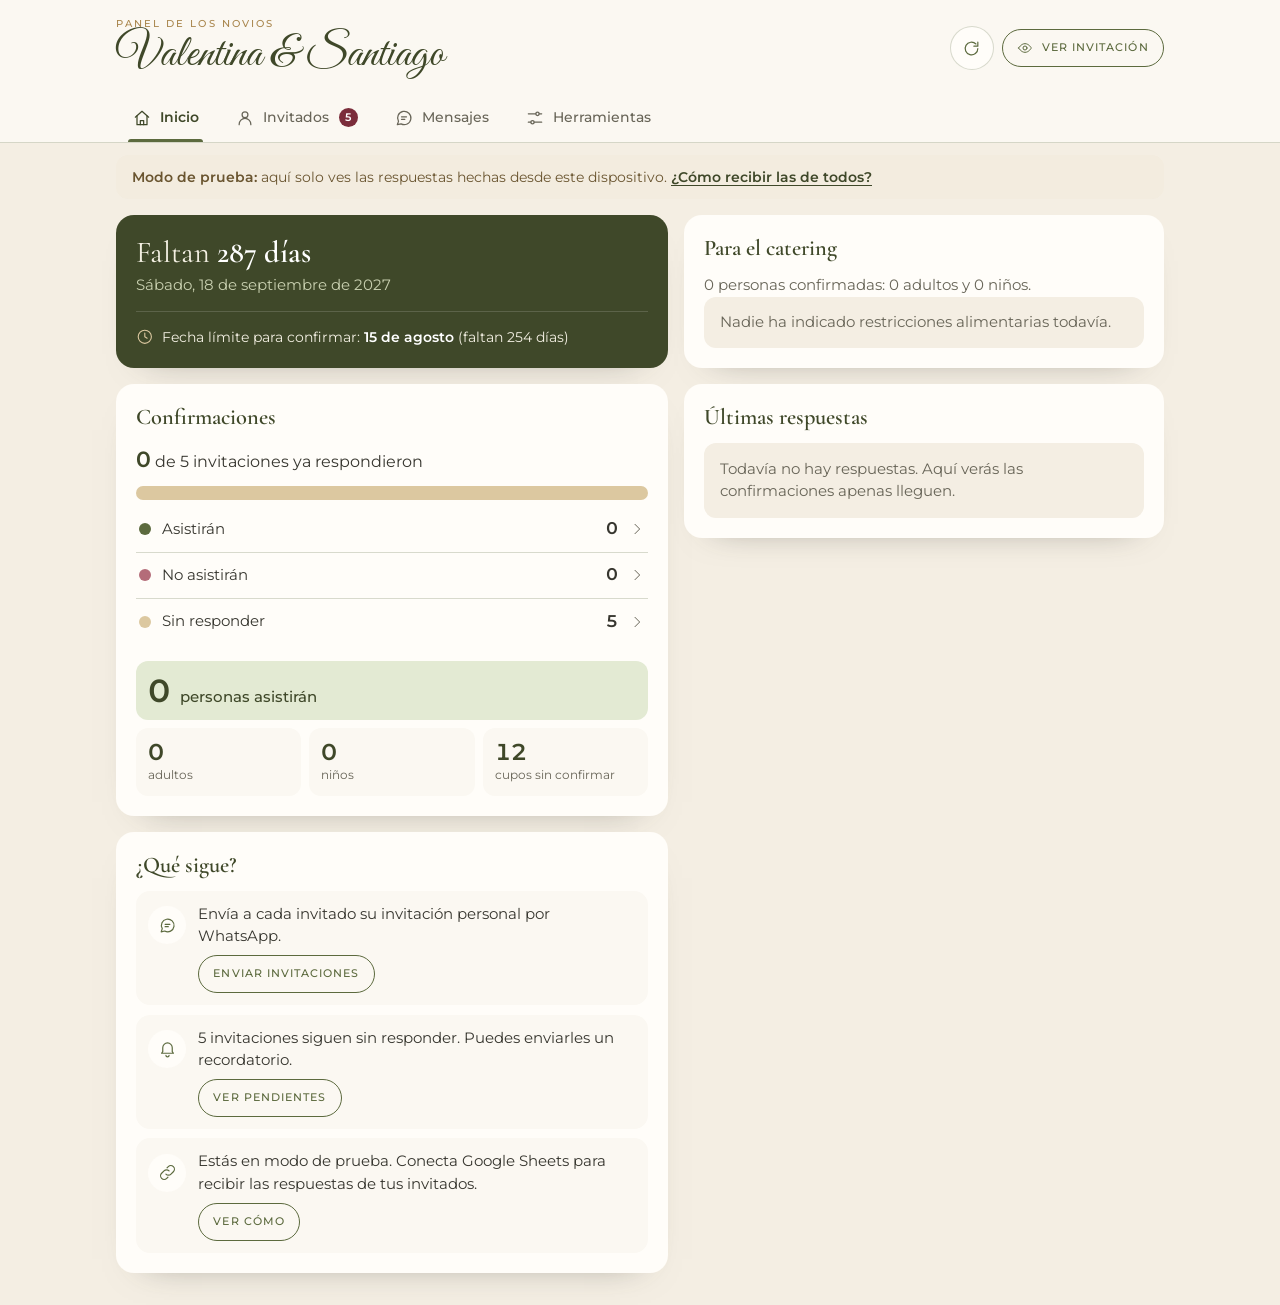
==== commit 07fe153b: "Rediseñar el panel de los novios para que sea más intuitivo - Menú tipo aplicación (abajo en celular" ====
--- a/admin.html
+++ b/admin.html
@@ -2,7 +2,7 @@
 <html lang="es">
 <head>
   <meta charset="utf-8">
-  <meta name="viewport" content="width=device-width, initial-scale=1">
+  <meta name="viewport" content="width=device-width, initial-scale=1, viewport-fit=cover">
   <meta name="robots" content="noindex, nofollow">
   <title>Panel de invitados · Boda</title>
   <meta name="theme-color" content="#fbf8f2">
@@ -16,103 +16,139 @@
   <script src="js/admin.js" defer></script>
 </head>
 <body class="admin">
-  <header class="admin-cabecera">
-    <div>
-      <p class="eyebrow">Panel de los novios</p>
-      <h1 id="admin-titulo">Nuestra boda</h1>
-      <p class="admin-modo" id="admin-modo"></p>
+  <header class="panel-cabecera">
+    <div class="panel-ancho panel-cabecera-in">
+      <div>
+        <p class="eyebrow">Panel de los novios</p>
+        <h1 id="admin-titulo">Nuestra boda</h1>
+      </div>
+      <div class="cabecera-acciones">
+        <button type="button" class="boton-icono" id="admin-recargar" aria-label="Actualizar respuestas" title="Actualizar respuestas"></button>
+        <a class="boton boton-claro boton-mini boton-ver" id="ver-invitacion" href="./" target="_blank" rel="noopener" aria-label="Ver invitación" data-icono="ojo"><span>Ver invitación</span></a>
+      </div>
     </div>
-    <a class="boton boton-claro" href="./" target="_blank" rel="noopener">Ver invitación</a>
   </header>
 
-  <main class="admin-main">
-    <!-- Respuestas -->
-    <section class="admin-panel" aria-labelledby="t-resumen">
-      <div class="admin-panel-cabecera">
-        <h2 id="t-resumen">Resumen de confirmaciones</h2>
+  <!-- Menú: abajo en el celular, arriba en el computador -->
+  <nav class="pestanas" id="pestanas" aria-label="Secciones del panel">
+    <div class="panel-ancho pestanas-in">
+      <a href="#inicio" data-pestana="inicio" data-icono="casa"><span>Inicio</span></a>
+      <a href="#invitados" data-pestana="invitados" data-icono="personas"><span>Invitados</span><span class="globo" id="globo-pendientes" hidden></span></a>
+      <a href="#mensajes" data-pestana="mensajes" data-icono="chat"><span>Mensajes</span></a>
+      <a href="#herramientas" data-pestana="herramientas" data-icono="ajustes"><span>Herramientas</span></a>
+    </div>
+  </nav>
+
+  <div class="panel-ancho panel-avisos">
+    <p class="aviso-modo" id="aviso-modo" hidden></p>
+    <p class="admin-estado" id="admin-estado" role="status" aria-live="polite"></p>
+  </div>
+
+  <!-- Pantalla de clave (solo cuando está conectado a Google Sheets) -->
+  <form class="bloqueo" id="admin-conexion" hidden>
+    <span class="bloqueo-icono" id="bloqueo-icono"></span>
+    <h2>Escribe tu clave</h2>
+    <p>Es la clave que pusiste en el script de Google Sheets (<code>CLAVE_ADMIN</code>).</p>
+    <label class="visualmente-oculto" for="admin-clave">Clave</label>
+    <input id="admin-clave" type="password" autocomplete="current-password" required>
+    <button type="submit" class="boton">Ver respuestas</button>
+    <p class="bloqueo-error" id="bloqueo-error" role="alert" hidden></p>
+  </form>
+
+  <main class="panel-ancho panel-main" id="panel-contenido">
+
+    <!-- ============ INICIO ============ -->
+    <section class="pestana" id="p-inicio" aria-labelledby="t-inicio">
+      <h2 class="visualmente-oculto" id="t-inicio">Inicio</h2>
+      <div class="inicio-grid">
+        <div class="columna">
+          <article class="tarjeta-panel tarjeta-cuenta" id="cuenta-boda"></article>
+          <article class="tarjeta-panel" id="progreso"></article>
+          <article class="tarjeta-panel" id="que-sigue"></article>
+        </div>
+        <div class="columna">
+          <article class="tarjeta-panel" id="catering"></article>
+          <article class="tarjeta-panel" id="ultimas"></article>
+        </div>
       </div>
-      <form class="admin-conexion" id="admin-conexion" hidden>
-        <label for="admin-clave">Clave del panel (la misma de tu Google Apps Script)</label>
-        <div class="admin-fila">
-          <input id="admin-clave" type="password" autocomplete="current-password" required>
-          <button type="submit" class="boton">Cargar respuestas</button>
-        </div>
-      </form>
-      <div class="admin-fila" id="admin-acciones-demo" hidden>
-        <button type="button" class="boton boton-claro" id="admin-recargar">Actualizar</button>
-        <button type="button" class="boton boton-claro" id="admin-borrar-demo">Borrar respuestas de prueba</button>
-      </div>
-      <p class="admin-estado" id="admin-estado" role="status" aria-live="polite"></p>
-      <div class="resumen-grid" id="resumen"></div>
-      <div id="restricciones"></div>
     </section>
 
-    <!-- Invitados -->
-    <section class="admin-panel" aria-labelledby="t-invitados">
-      <div class="admin-panel-cabecera">
-        <h2 id="t-invitados">Invitados y enlaces personales</h2>
-        <p>Copia el enlace de cada invitado o envíaselo directamente por WhatsApp.</p>
+    <!-- ============ INVITADOS ============ -->
+    <section class="pestana" id="p-invitados" aria-labelledby="t-invitados" hidden>
+      <div class="tab-cabeza">
+        <h2 id="t-invitados">Invitados</h2>
+        <p>Toca un nombre para ver su respuesta. Con el botón <strong>Enviar</strong> le mandas su invitación por WhatsApp.</p>
       </div>
-      <div class="admin-herramientas">
-        <input type="search" id="buscar" placeholder="Buscar invitado…" aria-label="Buscar invitado">
-        <select id="filtro" aria-label="Filtrar por estado">
-          <option value="todos">Todos</option>
-          <option value="pendiente">Pendientes</option>
-          <option value="si">Asistirán</option>
-          <option value="no">No asistirán</option>
-        </select>
-      </div>
+      <input type="search" class="buscador" id="buscar" placeholder="Buscar por nombre…" aria-label="Buscar invitado">
+      <div class="filtros" id="filtros" role="group" aria-label="Mostrar invitados"></div>
       <div class="lista-invitados" id="lista-invitados"></div>
     </section>
 
-    <!-- Mensajes -->
-    <section class="admin-panel" aria-labelledby="t-mensajes">
-      <div class="admin-panel-cabecera">
+    <!-- ============ MENSAJES ============ -->
+    <section class="pestana" id="p-mensajes" aria-labelledby="t-mensajes" hidden>
+      <div class="tab-cabeza">
         <h2 id="t-mensajes">Mensajes y canciones</h2>
+        <p>Lo que les escribieron sus invitados al confirmar.</p>
       </div>
-      <div id="mensajes"></div>
-    </section>
-
-    <!-- Exportar -->
-    <section class="admin-panel" aria-labelledby="t-exportar">
-      <div class="admin-panel-cabecera">
-        <h2 id="t-exportar">Exportar a Excel</h2>
-        <p>Descarga las respuestas en formato CSV (se abre con Excel o Google Sheets).</p>
-      </div>
-      <div class="admin-fila">
-        <button type="button" class="boton" id="exportar-respuestas">Respuestas por invitación</button>
-        <button type="button" class="boton boton-claro" id="exportar-asistentes">Lista de asistentes (para mesas y menú)</button>
+      <div class="mensajes-grid">
+        <div class="lista-mensajes" id="mensajes"></div>
+        <article class="tarjeta-panel" id="canciones"></article>
       </div>
     </section>
 
-    <!-- QR -->
-    <section class="admin-panel" aria-labelledby="t-qr">
-      <div class="admin-panel-cabecera">
-        <h2 id="t-qr">Códigos QR para imprimir</h2>
-        <p>Ponlos en las mesas el día de la boda o en invitaciones impresas.</p>
+    <!-- ============ HERRAMIENTAS ============ -->
+    <section class="pestana" id="p-herramientas" aria-labelledby="t-herramientas" hidden>
+      <div class="tab-cabeza">
+        <h2 id="t-herramientas">Herramientas</h2>
       </div>
-      <div class="qr-grid" id="qr-grid"></div>
-    </section>
+      <div class="herramientas-grid">
+        <article class="tarjeta-panel" id="h-excel">
+          <h3 class="tarjeta-titulo" data-icono="tabla">Descargar en Excel</h3>
+          <p class="texto-suave">Para revisar las respuestas con calma o pasarle la lista al catering y a quien organiza las mesas.</p>
+          <div class="opciones-descarga">
+            <button type="button" class="opcion-descarga descarga" id="exportar-respuestas">
+              <strong>Respuestas por invitación</strong><span>Una fila por invitación: estado, personas, mensaje.</span>
+            </button>
+            <button type="button" class="opcion-descarga descarga" id="exportar-asistentes">
+              <strong>Lista de asistentes</strong><span>Una fila por persona, con sus restricciones alimentarias.</span>
+            </button>
+          </div>
+        </article>
 
-    <!-- Generador -->
-    <section class="admin-panel" aria-labelledby="t-generador">
-      <div class="admin-panel-cabecera">
-        <h2 id="t-generador">Generador de la lista de invitados</h2>
-        <p>Pega tu lista desde Excel o escríbela, una invitación por línea: <strong>nombre, cupos, teléfono</strong>.
-          Te genera el archivo <code>js/invitados.js</code> listo para reemplazar. Los invitados que ya existen conservan su enlace.</p>
-      </div>
-      <label class="admin-etiqueta" for="gen-entrada">Tu lista</label>
-      <textarea id="gen-entrada" rows="7" placeholder="Familia Pérez, 4, 573001234567&#10;Ana y Luis, 2&#10;Carolina Mejía, 1"></textarea>
-      <div class="admin-fila">
-        <button type="button" class="boton" id="gen-crear">Generar archivo</button>
-      </div>
-      <div id="gen-resultado" hidden>
-        <label class="admin-etiqueta" for="gen-salida">Contenido de js/invitados.js</label>
-        <textarea id="gen-salida" rows="10" readonly></textarea>
-        <div class="admin-fila">
-          <button type="button" class="boton" id="gen-copiar">Copiar</button>
-          <button type="button" class="boton boton-claro" id="gen-descargar">Descargar invitados.js</button>
-        </div>
+        <article class="tarjeta-panel" id="h-qr">
+          <h3 class="tarjeta-titulo" data-icono="qr">Códigos QR para imprimir</h3>
+          <p class="texto-suave">Ponlos en las mesas el día de la boda o en invitaciones impresas.</p>
+          <div class="qr-grid" id="qr-grid"></div>
+        </article>
+
+        <article class="tarjeta-panel" id="h-generador">
+          <h3 class="tarjeta-titulo" data-icono="agregar">Agregar o cambiar invitados</h3>
+          <ol class="pasos">
+            <li>Escribe o pega tu lista desde Excel. Una invitación por línea: <strong>nombre, cupos, teléfono</strong> (el teléfono es opcional).</li>
+            <li>Toca <strong>Crear lista</strong>.</li>
+            <li>Descarga el archivo y reemplaza <code>js/invitados.js</code> en GitHub. Los invitados que ya estaban conservan su enlace.</li>
+          </ol>
+          <label class="visualmente-oculto" for="gen-entrada">Tu lista de invitados</label>
+          <textarea id="gen-entrada" rows="6" placeholder="Familia Pérez, 4, 573001234567&#10;Ana y Luis, 2&#10;Carolina Mejía, 1"></textarea>
+          <div class="admin-fila">
+            <button type="button" class="boton" id="gen-crear">Crear lista</button>
+          </div>
+          <div id="gen-resultado" hidden>
+            <p class="gen-resumen" id="gen-resumen"></p>
+            <ul class="gen-nombres" id="gen-nombres"></ul>
+            <div class="admin-fila">
+              <button type="button" class="boton descarga" id="gen-descargar">Descargar invitados.js</button>
+              <button type="button" class="boton boton-claro" id="gen-copiar">Copiar contenido</button>
+            </div>
+            <details class="gen-codigo">
+              <summary>Ver el contenido del archivo</summary>
+              <label class="visualmente-oculto" for="gen-salida">Contenido de js/invitados.js</label>
+              <textarea id="gen-salida" rows="9" readonly></textarea>
+            </details>
+          </div>
+        </article>
+
+        <article class="tarjeta-panel" id="h-conexion"></article>
       </div>
     </section>
   </main>
--- a/css/admin.css
+++ b/css/admin.css
@@ -1,33 +1,145 @@
 /* Estilos del panel de los novios (admin.html). Usa las variables de estilos.css. */
 
-body.admin { background: var(--papel); font-family: var(--fuente-sans); font-size: 0.95rem; line-height: 1.5; }
-
-.admin-cabecera {
-  display: flex;
-  flex-wrap: wrap;
-  align-items: center;
-  justify-content: space-between;
-  gap: 1rem;
-  padding: 2rem 1.25rem 1.5rem;
+body.admin {
+  background: var(--papel);
+  font-family: var(--fuente-sans);
+  font-size: 0.95rem;
+  line-height: 1.5;
+  padding-bottom: calc(76px + env(safe-area-inset-bottom, 0px));
+}
+.admin code { padding: 0.1rem 0.35rem; border-radius: 6px; background: var(--papel); font-size: 0.82em; overflow-wrap: anywhere; }
+.visualmente-oculto { position: absolute !important; width: 1px; height: 1px; overflow: hidden; clip: rect(0 0 0 0); white-space: nowrap; }
+.panel-ancho {
   max-width: 1080px;
   margin: 0 auto;
-}
-.admin-cabecera h1 { font-family: var(--fuente-script); font-weight: 400; font-size: clamp(2.4rem, 9vw, 3.2rem); line-height: 1.1; color: var(--oliva-oscuro); }
-.admin-modo { margin-top: 0.3rem; font-size: 0.82rem; color: var(--tinta-suave); }
-
-.admin-main { display: grid; gap: 1.25rem; max-width: 1080px; margin: 0 auto; padding: 0 1rem 4rem; }
-.admin-panel { padding: 1.5rem 1.25rem; border-radius: 18px; background: var(--blanco); box-shadow: 0 16px 36px -30px rgba(55, 54, 47, 0.6); min-width: 0; }
-.admin-panel-cabecera { margin-bottom: 1.2rem; }
-.admin-panel-cabecera h2 { font-family: var(--fuente-serif); font-size: 1.6rem; font-weight: 600; line-height: 1.2; color: var(--oliva-oscuro); }
-.admin-panel-cabecera p { margin-top: 0.35rem; color: var(--tinta-suave); }
-.admin-subtitulo { margin: 1.5rem 0 0.6rem; font-size: 0.75rem; font-weight: 600; letter-spacing: 0.12em; text-transform: uppercase; color: var(--oliva); }
-.admin-etiqueta, .admin-conexion label { display: block; margin: 0.8rem 0 0.4rem; font-size: 0.75rem; font-weight: 600; letter-spacing: 0.08em; text-transform: uppercase; color: var(--oliva); }
-.admin-fila { display: flex; flex-wrap: wrap; gap: 0.6rem; margin-top: 0.8rem; }
-.admin-conexion .admin-fila { margin-top: 0; }
-.admin-estado { margin-top: 0.8rem; font-size: 0.85rem; color: var(--tinta-suave); }
-.admin-vacio { padding: 1rem; border-radius: 12px; background: var(--papel); color: var(--tinta-suave); }
-.admin-lista { margin: 0.6rem 0 0; padding-left: 1.2rem; color: var(--tinta-suave); }
-.admin code { padding: 0.1rem 0.35rem; border-radius: 6px; background: var(--papel); font-size: 0.82em; }
+  padding-left: max(16px, env(safe-area-inset-left, 0px));
+  padding-right: max(16px, env(safe-area-inset-right, 0px));
+}
+
+/* ---------- Cabecera ---------- */
+.panel-cabecera { background: var(--marfil); padding-top: env(safe-area-inset-top, 0px); }
+.panel-cabecera-in { display: flex; align-items: center; justify-content: space-between; gap: 0.75rem; padding-block: 1rem 0.8rem; }
+.panel-cabecera-in > div:first-child { min-width: 0; }
+.panel-cabecera .eyebrow { font-size: 0.64rem; letter-spacing: 0.2em; white-space: nowrap; }
+.panel-cabecera h1 { font-family: var(--fuente-script); font-weight: 400; font-size: clamp(1.9rem, 7.5vw, 2.8rem); line-height: 1.1; color: var(--oliva-oscuro); }
+.boton-ver .icono { width: 18px; height: 18px; }
+@media (max-width: 559px) {
+  .boton-ver { width: 44px; min-height: 44px; padding: 0; }
+  .boton-ver span { position: absolute; width: 1px; height: 1px; overflow: hidden; clip: rect(0 0 0 0); }
+}
+.cabecera-acciones { display: flex; align-items: center; gap: 0.5rem; flex: none; }
+.boton-icono {
+  display: inline-grid;
+  place-items: center;
+  width: 44px;
+  height: 44px;
+  border: 1px solid var(--linea);
+  border-radius: 50%;
+  background: var(--blanco);
+  color: var(--oliva);
+  cursor: pointer;
+}
+.boton-icono:hover { background: var(--papel); }
+.boton-mini { min-height: 38px; padding: 0.45rem 0.9rem; font-size: 0.66rem; letter-spacing: 0.1em; }
+.boton-mini .icono { width: 16px; height: 16px; }
+
+/* ---------- Menú de secciones (abajo en celular) ---------- */
+.pestanas {
+  position: fixed;
+  z-index: 60;
+  left: 0;
+  right: 0;
+  bottom: 0;
+  padding-bottom: env(safe-area-inset-bottom, 0px);
+  border-top: 1px solid var(--linea);
+  background: var(--blanco);
+  box-shadow: 0 -10px 28px -22px rgba(55, 54, 47, 0.6);
+}
+.pestanas-in { display: grid; grid-template-columns: repeat(4, 1fr); }
+.pestanas a {
+  position: relative;
+  display: flex;
+  flex-direction: column;
+  align-items: center;
+  gap: 0.2rem;
+  padding: 0.6rem 0.2rem 0.65rem;
+  color: var(--tinta-suave);
+  font-size: 0.68rem;
+  font-weight: 500;
+  text-decoration: none;
+}
+.pestanas a .icono { width: 24px; height: 24px; }
+.pestanas a[aria-current="page"] { color: var(--oliva-oscuro); font-weight: 600; }
+.pestanas a[aria-current="page"]::before {
+  content: "";
+  position: absolute;
+  top: 0;
+  left: 28%;
+  right: 28%;
+  height: 3px;
+  border-radius: 0 0 3px 3px;
+  background: var(--oliva);
+}
+.globo {
+  position: absolute;
+  top: 0.3rem;
+  left: calc(50% + 0.4rem);
+  min-width: 19px;
+  height: 19px;
+  padding: 0 5px;
+  border-radius: 999px;
+  background: var(--vino);
+  color: #fff;
+  font-size: 0.66rem;
+  font-weight: 600;
+  line-height: 19px;
+  text-align: center;
+}
+
+/* ---------- Avisos ---------- */
+.panel-avisos { display: grid; gap: 0.5rem; padding-block: 0.75rem 0; }
+.aviso-modo { padding: 0.75rem 1rem; border-radius: 12px; background: #f3ecdf; color: #6a5530; font-size: 0.85rem; }
+.enlace-boton { padding: 0; border: 0; background: none; color: var(--oliva-oscuro); font-weight: 600; text-decoration: underline; text-underline-offset: 3px; cursor: pointer; }
+.admin-estado { font-size: 0.8rem; color: var(--tinta-suave); }
+.admin-estado:empty { display: none; }
+
+/* ---------- Pantalla de clave ---------- */
+body.panel-cerrado .pestanas, body.panel-cerrado .panel-main, body.panel-cerrado .aviso-modo { display: none; }
+.bloqueo {
+  display: flex;
+  flex-direction: column;
+  align-items: center;
+  gap: 0.75rem;
+  max-width: 420px;
+  margin: 2rem auto;
+  padding: 2rem 1.5rem;
+  border-radius: 20px;
+  background: var(--blanco);
+  text-align: center;
+  box-shadow: 0 16px 36px -30px rgba(55, 54, 47, 0.6);
+}
+.bloqueo h2 { font-family: var(--fuente-serif); font-size: 1.7rem; font-weight: 600; color: var(--oliva-oscuro); }
+.bloqueo p { color: var(--tinta-suave); }
+.bloqueo input { width: 100%; text-align: center; }
+.bloqueo .boton { width: 100%; }
+.bloqueo-icono { display: grid; place-items: center; width: 60px; height: 60px; border-radius: 50%; background: var(--papel); color: var(--oliva); }
+.bloqueo-icono .icono { width: 28px; height: 28px; }
+.bloqueo-error { width: 100%; padding: 0.7rem 0.9rem; border-radius: 10px; background: #f7e7e9; color: var(--vino); font-size: 0.85rem; }
+
+/* ---------- Estructura ---------- */
+.panel-main { padding-block: 1rem 2rem; }
+.pestana { display: grid; gap: 1rem; }
+.inicio-grid, .columna, .herramientas-grid, .mensajes-grid, .lista-mensajes { display: grid; gap: 1rem; align-content: start; min-width: 0; }
+.tab-cabeza h2 { font-family: var(--fuente-serif); font-size: 1.9rem; font-weight: 600; line-height: 1.15; color: var(--oliva-oscuro); }
+.tab-cabeza p { margin-top: 0.25rem; color: var(--tinta-suave); }
+
+.tarjeta-panel { min-width: 0; padding: 1.25rem; border-radius: 18px; background: var(--blanco); box-shadow: 0 16px 36px -30px rgba(55, 54, 47, 0.6); }
+.tarjeta-titulo { display: flex; align-items: center; gap: 0.5rem; margin-bottom: 0.75rem; font-family: var(--fuente-serif); font-size: 1.4rem; font-weight: 600; line-height: 1.2; color: var(--oliva-oscuro); }
+.tarjeta-titulo .icono { color: var(--oliva); }
+.texto-suave { color: var(--tinta-suave); }
+.texto-suave + .texto-suave { margin-top: 0.5rem; }
+.vacio { padding: 0.9rem 1rem; border-radius: 12px; background: var(--papel); color: var(--tinta-suave); }
+.admin-fila { display: flex; flex-wrap: wrap; gap: 0.6rem; margin-top: 0.9rem; }
 
 .admin input, .admin select, .admin textarea {
   min-height: 46px;
@@ -39,66 +151,224 @@
   font-family: var(--fuente-sans);
   font-size: 1rem;
 }
-.admin textarea { width: 100%; font-family: ui-monospace, "SFMono-Regular", Menlo, Consolas, monospace; font-size: 0.85rem; line-height: 1.5; }
-.admin-conexion input { flex: 1 1 220px; }
-
-.boton-mini { min-height: 38px; padding: 0.45rem 0.85rem; font-size: 0.66rem; letter-spacing: 0.1em; }
-.boton-mini .icono { width: 16px; height: 16px; }
-
-/* Resumen */
-.resumen-grid { display: grid; grid-template-columns: repeat(auto-fit, minmax(150px, 1fr)); gap: 0.75rem; margin-top: 1rem; }
-.resumen-tarjeta { display: flex; flex-direction: column; padding: 1rem; border: 1px solid var(--linea); border-radius: 14px; background: var(--marfil); }
-.resumen-tarjeta.destacado { border-color: var(--oliva); background: var(--oliva); color: #fff; }
-.resumen-num { font-family: var(--fuente-serif); font-size: 2.4rem; font-weight: 600; line-height: 1; }
-.resumen-titulo { margin-top: 0.3rem; font-size: 0.78rem; font-weight: 600; letter-spacing: 0.06em; text-transform: uppercase; }
-.resumen-detalle { font-size: 0.8rem; opacity: 0.8; }
-.etiquetas { display: flex; flex-wrap: wrap; gap: 0.5rem; margin: 0; padding: 0; list-style: none; }
-.etiquetas li { padding: 0.4rem 0.8rem; border-radius: 999px; background: var(--papel); font-size: 0.85rem; }
-
-/* Invitados */
-.admin-herramientas { display: flex; flex-wrap: wrap; gap: 0.6rem; margin-bottom: 1rem; }
-.admin-herramientas input { flex: 1 1 220px; }
+.admin textarea { width: 100%; font-size: 0.92rem; line-height: 1.5; }
+.admin input:focus, .admin textarea:focus { outline: none; border-color: var(--dorado); box-shadow: 0 0 0 3px rgba(169, 134, 77, 0.2); }
+
+/* Colores de estado */
+.est-si { --estado-fondo: #e3ead3; --estado-texto: var(--oliva-oscuro); --estado-color: var(--oliva); }
+.est-no { --estado-fondo: #f5e3e6; --estado-texto: var(--vino); --estado-color: #b46c79; }
+.est-pendiente { --estado-fondo: #f3ead9; --estado-texto: #806330; --estado-color: var(--dorado-claro); }
+
+/* ---------- Inicio ---------- */
+.tarjeta-cuenta { background: var(--oliva-oscuro); color: #f3efe2; }
+.cuenta-titulo { font-family: var(--fuente-serif); font-size: 1.9rem; line-height: 1.2; }
+.cuenta-titulo strong { font-weight: 600; color: #fff; }
+.cuenta-fecha { margin-top: 0.15rem; color: var(--salvia); }
+.cuenta-limite { display: flex; align-items: flex-start; gap: 0.5rem; margin-top: 0.9rem; padding-top: 0.9rem; border-top: 1px solid rgba(255, 255, 255, 0.15); font-size: 0.88rem; }
+.cuenta-limite .icono { margin-top: 1px; color: var(--dorado-claro); }
+.cuenta-limite strong { color: #fff; font-weight: 600; }
+
+.progreso-texto { font-size: 1.02rem; }
+.progreso-texto strong { font-size: 1.35rem; font-weight: 600; color: var(--oliva-oscuro); }
+.barra { display: flex; height: 14px; margin: 0.7rem 0 0.4rem; overflow: hidden; border-radius: 999px; background: var(--dorado-claro); }
+.barra span { display: block; height: 100%; }
+.barra-si { background: var(--oliva); }
+.barra-no { background: #b46c79; }
+.leyenda { margin: 0; padding: 0; list-style: none; }
+.leyenda-fila {
+  display: flex;
+  align-items: center;
+  gap: 0.7rem;
+  width: 100%;
+  min-height: 46px;
+  padding: 0.4rem 0.2rem;
+  border: 0;
+  border-bottom: 1px solid var(--linea);
+  background: none;
+  color: var(--tinta);
+  font-size: 0.95rem;
+  text-align: left;
+  cursor: pointer;
+}
+.leyenda li:last-child .leyenda-fila { border-bottom: 0; }
+.leyenda-fila span:nth-child(2) { flex: 1; }
+.leyenda-fila strong { font-size: 1.05rem; font-variant-numeric: tabular-nums; }
+.leyenda-flecha { width: 16px; height: 16px; color: var(--tinta-suave); }
+.punto { width: 12px; height: 12px; flex: none; border-radius: 50%; background: var(--estado-color); }
+
+.cifras { display: grid; grid-template-columns: repeat(3, minmax(0, 1fr)); gap: 0.5rem; margin-top: 1rem; }
+.cifra { display: flex; flex-direction: column; padding: 0.75rem; border-radius: 12px; background: var(--marfil); }
+.cifra strong { font-size: 1.45rem; font-weight: 600; line-height: 1.1; color: var(--oliva-oscuro); font-variant-numeric: tabular-nums; }
+.cifra span { font-size: 0.76rem; color: var(--tinta-suave); }
+.cifra-principal { grid-column: 1 / -1; flex-direction: row; align-items: baseline; gap: 0.6rem; background: #e3ead3; }
+.cifra-principal strong { font-size: 2rem; }
+.cifra-principal span { font-size: 0.95rem; color: var(--oliva-oscuro); font-weight: 500; }
+
+.tareas { display: grid; gap: 0.6rem; margin: 0; padding: 0; list-style: none; }
+.tareas li { display: grid; grid-template-columns: auto 1fr; align-items: center; gap: 0.5rem 0.75rem; padding: 0.75rem; border-radius: 14px; background: var(--marfil); }
+.tareas .boton { grid-column: 2; justify-self: start; }
+.tarea-icono { display: grid; place-items: center; width: 38px; height: 38px; border-radius: 50%; background: var(--blanco); color: var(--oliva); }
+.tarea-texto { font-size: 0.92rem; }
+
+.restricciones-lista { display: grid; gap: 0.4rem; margin: 0.8rem 0 0; padding: 0; list-style: none; }
+.restricciones-lista li { display: grid; grid-template-columns: 1fr auto; gap: 0 0.75rem; padding: 0.6rem 0.8rem; border-radius: 12px; background: var(--marfil); }
+.restricciones-lista span { font-weight: 500; }
+.restricciones-lista strong { font-size: 1.05rem; font-weight: 600; color: var(--oliva-oscuro); }
+.restricciones-lista small { grid-column: 1 / -1; color: var(--tinta-suave); font-size: 0.8rem; }
+
+.actividad { display: grid; gap: 0.2rem; margin: 0 0 0.9rem; padding: 0; list-style: none; }
+.actividad li { display: flex; align-items: center; gap: 0.75rem; padding: 0.5rem 0; border-bottom: 1px solid var(--linea); }
+.actividad li:last-child { border-bottom: 0; }
+.actividad-texto { display: flex; flex-direction: column; min-width: 0; }
+.actividad-texto small { color: var(--tinta-suave); font-size: 0.78rem; }
+
+.avatar {
+  display: grid;
+  place-items: center;
+  width: 42px;
+  height: 42px;
+  flex: none;
+  border-radius: 50%;
+  background: var(--estado-fondo);
+  color: var(--estado-texto);
+  font-size: 0.82rem;
+  font-weight: 600;
+  letter-spacing: 0.04em;
+}
+
+/* ---------- Invitados ---------- */
+.buscador { width: 100%; }
+.filtros { display: flex; flex-wrap: wrap; gap: 0.45rem; }
+.filtro {
+  flex: none;
+  display: inline-flex;
+  align-items: center;
+  gap: 0.4rem;
+  min-height: 40px;
+  padding: 0.4rem 0.95rem;
+  border: 1px solid var(--linea);
+  border-radius: 999px;
+  background: var(--blanco);
+  color: var(--tinta);
+  font-size: 0.85rem;
+  cursor: pointer;
+}
+.filtro-num { min-width: 22px; padding: 0 0.35rem; border-radius: 999px; background: var(--papel); font-size: 0.75rem; font-weight: 600; text-align: center; }
+.filtro[aria-pressed="true"] { border-color: var(--oliva); background: var(--oliva); color: #fff; }
+.filtro[aria-pressed="true"] .filtro-num { background: rgba(255, 255, 255, 0.22); }
+
 .lista-invitados { display: grid; gap: 0.6rem; }
-.fila-invitado {
-  display: grid;
-  grid-template-columns: 1fr auto;
-  align-items: center;
-  gap: 0.6rem 1rem;
-  padding: 0.9rem 1rem;
+.invitado { overflow: hidden; border-radius: 16px; background: var(--blanco); box-shadow: 0 12px 30px -28px rgba(55, 54, 47, 0.7); }
+.invitado-fila { display: flex; align-items: center; gap: 0.5rem; padding-right: 0.75rem; }
+.invitado-cabeza {
+  display: flex;
+  flex: 1;
+  align-items: center;
+  gap: 0.75rem;
+  min-width: 0;
+  padding: 0.8rem 0.4rem 0.8rem 0.9rem;
+  border: 0;
+  background: none;
+  text-align: left;
+  cursor: pointer;
+}
+.invitado-info { display: flex; flex: 1; flex-direction: column; gap: 0.2rem; min-width: 0; }
+.invitado-info strong { font-size: 1rem; font-weight: 600; overflow-wrap: anywhere; }
+.invitado-sub { display: flex; flex-wrap: wrap; align-items: center; gap: 0.3rem 0.6rem; font-size: 0.78rem; color: var(--tinta-suave); }
+.chip-estado { padding: 0.1rem 0.55rem; border-radius: 999px; background: var(--estado-fondo); color: var(--estado-texto); font-weight: 600; }
+.enviada { display: inline-flex; align-items: center; gap: 0.2rem; color: var(--oliva); }
+.enviada .icono { width: 14px; height: 14px; }
+.fuera { padding: 0.1rem 0.45rem; border-radius: 6px; background: #f7e7e9; color: var(--vino); font-weight: 500; }
+.invitado-flecha { width: 18px; height: 18px; color: var(--tinta-suave); transition: transform 0.2s; }
+.invitado-cabeza[aria-expanded="true"] .invitado-flecha { transform: rotate(180deg); }
+.boton-enviar { flex: none; }
+
+.invitado-detalle { display: grid; gap: 0.6rem; padding: 0.9rem 1rem 1rem; border-top: 1px dashed var(--linea); background: #fffcf6; }
+.det-meta { font-size: 0.85rem; color: var(--tinta-suave); }
+.det-personas { display: grid; gap: 0.35rem; margin: 0; padding: 0; list-style: none; }
+.det-personas li { display: flex; align-items: flex-start; gap: 0.55rem; padding: 0.5rem 0.75rem; border-radius: 10px; background: var(--papel); font-size: 0.9rem; }
+.det-personas .icono { margin-top: 2px; color: var(--oliva); }
+.det-personas em { display: block; color: var(--tinta-suave); font-size: 0.8rem; }
+.det-mensaje, .mensaje blockquote { margin: 0; padding: 0.6rem 0.9rem; border-left: 3px solid var(--dorado-claro); background: var(--marfil); font-family: var(--fuente-serif); font-size: 1.08rem; font-style: italic; }
+.det-linea { display: flex; align-items: center; gap: 0.5rem; font-size: 0.88rem; color: var(--tinta-suave); }
+.det-linea .icono { color: var(--oliva); }
+.det-acciones { display: flex; flex-wrap: wrap; gap: 0.45rem; margin-top: 0.2rem; }
+.det-nota { font-size: 0.78rem; color: var(--tinta-suave); }
+
+/* ---------- Mensajes ---------- */
+.mensaje blockquote { font-size: 1.15rem; }
+.mensaje-autor { margin-top: 0.6rem; font-size: 0.8rem; font-weight: 500; color: var(--oliva); }
+.canciones { display: grid; gap: 0.5rem; margin: 0 0 1rem; padding-left: 1.3rem; }
+.canciones li strong { display: block; font-weight: 600; }
+.canciones li small { color: var(--tinta-suave); font-size: 0.78rem; }
+
+/* ---------- Herramientas ---------- */
+.opciones-descarga { display: grid; gap: 0.6rem; margin-top: 0.9rem; }
+.opcion-descarga {
+  display: flex;
+  flex-direction: column;
+  gap: 0.15rem;
+  padding: 0.85rem 1rem;
   border: 1px solid var(--linea);
   border-radius: 14px;
-  background: #fff;
-}
-.fila-info { min-width: 0; }
-.fila-info h3 { font-size: 1rem; font-weight: 600; overflow-wrap: anywhere; }
-.fila-meta { font-size: 0.8rem; color: var(--tinta-suave); overflow-wrap: anywhere; }
-.fuera { padding: 0.1rem 0.45rem; border-radius: 6px; background: #f7e7e9; color: var(--vino); font-size: 0.7rem; font-weight: 500; }
-.estado { justify-self: end; padding: 0.3rem 0.7rem; border-radius: 999px; font-size: 0.75rem; font-weight: 600; white-space: nowrap; }
-.estado-pendiente { background: #f3ecdf; color: #8a6d3b; }
-.estado-si { background: #e6ecd9; color: var(--oliva-oscuro); }
-.estado-no { background: #f5e4e6; color: var(--vino); }
-.fila-acciones { grid-column: 1 / -1; display: flex; flex-wrap: wrap; gap: 0.45rem; }
-.detalle { grid-column: 1 / -1; font-size: 0.88rem; }
-.detalle summary { cursor: pointer; color: var(--oliva); font-weight: 500; }
-.detalle ul { margin: 0.4rem 0; padding-left: 1.2rem; }
-.detalle blockquote, .mensaje blockquote { margin: 0.5rem 0 0; padding: 0.6rem 0.9rem; border-left: 3px solid var(--dorado-claro); background: var(--marfil); font-family: var(--fuente-serif); font-size: 1.05rem; font-style: italic; }
-
-/* Mensajes */
-#mensajes { display: grid; grid-template-columns: repeat(auto-fit, minmax(260px, 1fr)); gap: 0.75rem; }
-.mensaje { padding: 1rem; border: 1px solid var(--linea); border-radius: 14px; background: #fff; }
-.mensaje-autor { font-size: 0.78rem; font-weight: 600; color: var(--oliva); }
-.mensaje-cancion { display: flex; align-items: center; gap: 0.4rem; margin-top: 0.6rem; font-size: 0.85rem; color: var(--tinta-suave); }
-
-/* QR */
-.qr-grid { display: grid; grid-template-columns: repeat(auto-fit, minmax(220px, 1fr)); gap: 1rem; }
-.qr-item { display: flex; flex-direction: column; align-items: center; gap: 0.4rem; padding: 1.2rem; border: 1px solid var(--linea); border-radius: 14px; text-align: center; }
-.qr-item img { width: 180px; height: 180px; image-rendering: pixelated; }
-.qr-item h3 { margin-top: 0.4rem; font-family: var(--fuente-serif); font-size: 1.25rem; font-weight: 600; }
-.qr-item p { font-size: 0.82rem; color: var(--tinta-suave); }
-.qr-item .boton { margin-top: 0.5rem; }
-
+  background: var(--marfil);
+  color: var(--tinta);
+  text-align: left;
+  cursor: pointer;
+}
+.opcion-descarga:hover { border-color: var(--oliva); background: #fff; }
+.opcion-descarga strong { color: var(--oliva-oscuro); font-weight: 600; }
+.opcion-descarga span { font-size: 0.82rem; color: var(--tinta-suave); }
+
+.qr-grid { display: grid; gap: 0.75rem; margin-top: 0.9rem; }
+.qr-item { display: flex; align-items: center; gap: 1rem; padding: 0.9rem; border: 1px solid var(--linea); border-radius: 14px; }
+.qr-item img { width: 110px; height: 110px; flex: none; image-rendering: pixelated; }
+.qr-item h4 { margin: 0; font-family: var(--fuente-serif); font-size: 1.2rem; font-weight: 600; }
+.qr-item p { margin: 0.1rem 0 0.6rem; font-size: 0.82rem; color: var(--tinta-suave); }
+
+.pasos { display: grid; gap: 0.5rem; margin: 0 0 0.9rem; padding-left: 1.3rem; color: var(--tinta-suave); }
+.pasos strong { color: var(--tinta); }
+.gen-resumen { margin-top: 1rem; padding: 0.75rem 1rem; border-radius: 12px; background: #e3ead3; color: var(--oliva-oscuro); }
+.gen-nombres { display: flex; flex-wrap: wrap; gap: 0.4rem; margin: 0.6rem 0 0; padding: 0; list-style: none; }
+.gen-nombres li { padding: 0.35rem 0.75rem; border-radius: 999px; background: var(--papel); font-size: 0.85rem; }
+.gen-nombres small { color: var(--tinta-suave); }
+.gen-codigo { margin-top: 0.8rem; }
+.gen-codigo summary { cursor: pointer; color: var(--tinta-suave); font-size: 0.85rem; }
+.gen-codigo textarea { margin-top: 0.5rem; font-family: ui-monospace, "SFMono-Regular", Menlo, Consolas, monospace; font-size: 0.8rem; }
+
+.boton.peligro { border-color: var(--vino); background: var(--vino); color: #fff; }
+
+/* El aviso flotante queda por encima del menú inferior */
+.admin .aviso { bottom: calc(90px + env(safe-area-inset-bottom, 0px)); }
+
+/* =====================================================================
+   COMPUTADOR
+   ===================================================================== */
 @media (min-width: 760px) {
-  .admin-panel { padding: 2rem; }
-  .fila-invitado { grid-template-columns: minmax(0, 1fr) auto auto; }
-  .fila-acciones { grid-column: auto; }
-}
+  body.admin { padding-bottom: 0; }
+  .pestanas {
+    position: sticky;
+    top: 0;
+    bottom: auto;
+    padding-bottom: 0;
+    border-top: 0;
+    border-bottom: 1px solid var(--linea);
+    box-shadow: none;
+    background: var(--marfil);
+  }
+  .pestanas-in { display: flex; gap: 0.25rem; }
+  .pestanas a { flex-direction: row; gap: 0.5rem; padding: 0.85rem 1rem; font-size: 0.88rem; }
+  .pestanas a .icono { width: 20px; height: 20px; }
+  .pestanas a[aria-current="page"]::before { top: auto; bottom: 0; left: 0.75rem; right: 0.75rem; border-radius: 3px 3px 0 0; }
+  .globo { position: static; margin-left: 0.1rem; }
+  .admin .aviso { bottom: 2rem; }
+  .cifras { grid-template-columns: repeat(3, minmax(0, 1fr)); }
+  .qr-grid { grid-template-columns: repeat(2, minmax(0, 1fr)); }
+  .qr-item { flex-direction: column; text-align: center; }
+  .qr-item img { width: 150px; height: 150px; }
+}
+
+@media (min-width: 960px) {
+  .inicio-grid { grid-template-columns: minmax(0, 1.15fr) minmax(0, 1fr); }
+  .herramientas-grid, .mensajes-grid { grid-template-columns: repeat(2, minmax(0, 1fr)); }
+}
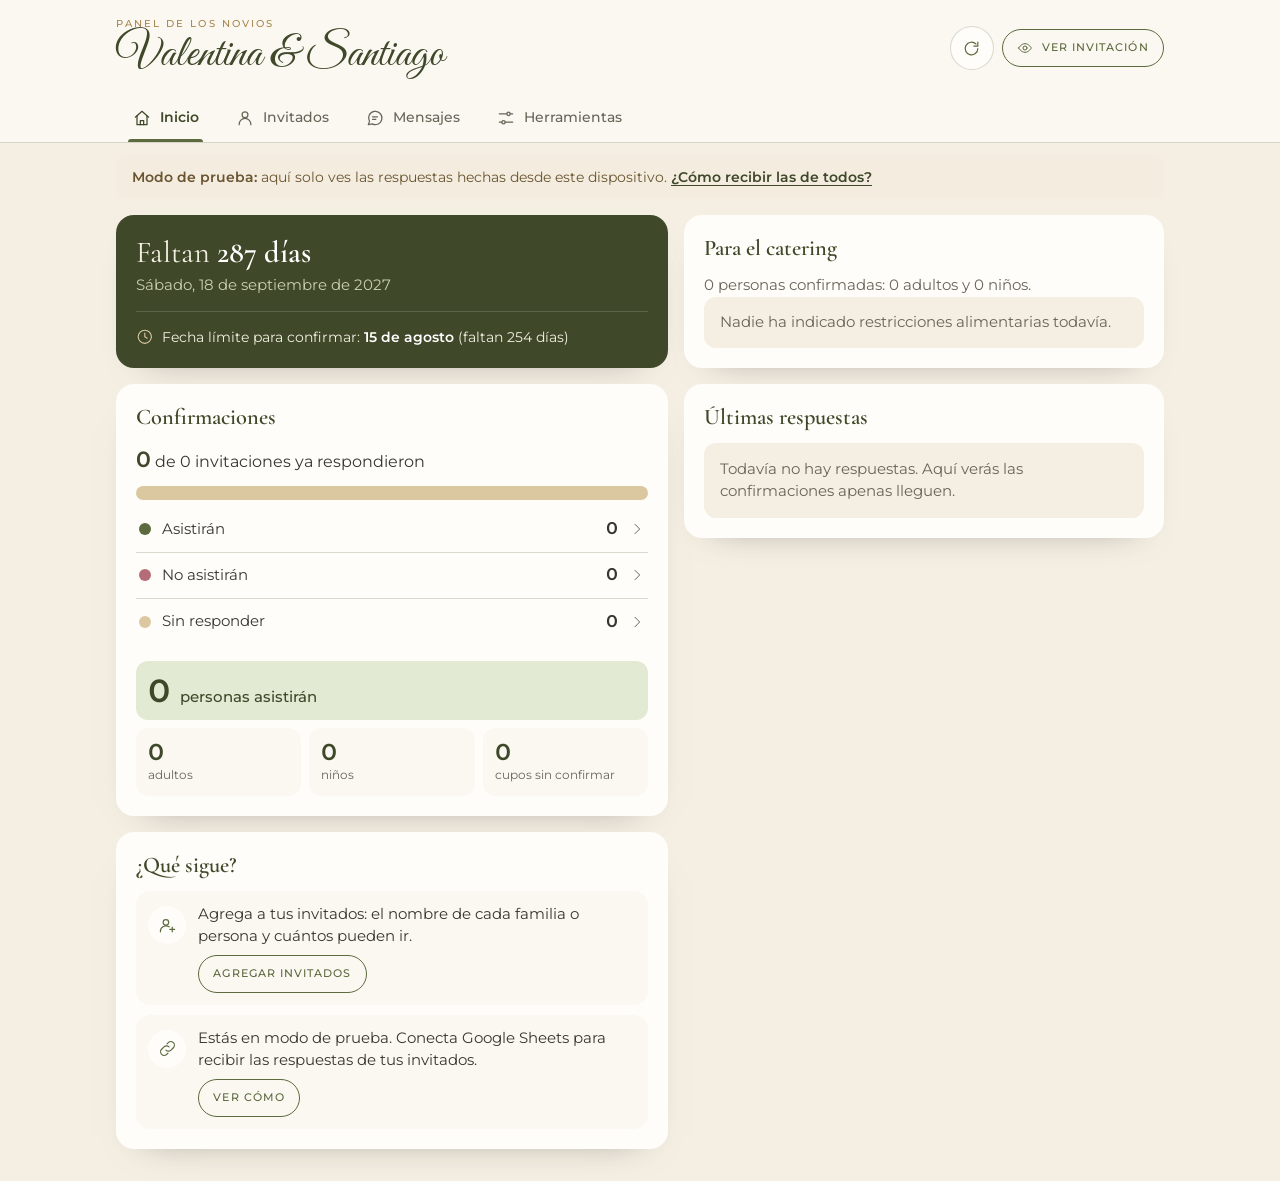
==== commit dce7156d: "Agregar, editar y enviar invitados desde el panel de los novios - Invitados: botón "Agregar invitado" ====
--- a/admin.html
+++ b/admin.html
@@ -77,8 +77,42 @@
     <section class="pestana" id="p-invitados" aria-labelledby="t-invitados" hidden>
       <div class="tab-cabeza">
         <h2 id="t-invitados">Invitados</h2>
-        <p>Toca un nombre para ver su respuesta. Con el botón <strong>Enviar</strong> le mandas su invitación por WhatsApp.</p>
+        <p>Agrega a cada familia o persona, elige cuántos pueden ir y envíale su invitación por WhatsApp.</p>
       </div>
+
+      <button type="button" class="boton boton-grande boton-agregar" id="abrir-agregar" data-icono="agregar"><span>Agregar invitado</span></button>
+
+      <form class="tarjeta-panel form-invitado" id="form-invitado" novalidate hidden>
+        <h3 class="tarjeta-titulo" id="form-invitado-titulo">Nuevo invitado</h3>
+        <input type="hidden" id="inv-codigo">
+        <div class="campo-panel">
+          <label for="inv-nombre">Nombre de la invitación</label>
+          <input id="inv-nombre" placeholder="Ej: Familia Pérez, Ana y Luis…" autocomplete="off">
+          <p class="ayuda-panel">Puede ser una persona, una pareja o toda una familia. Así aparecerá en el sobre.</p>
+        </div>
+        <div class="campo-panel">
+          <span class="etiqueta-panel" id="inv-cupos-etiqueta">¿Cuántas personas pueden ir?</span>
+          <div class="contador-cupos" role="group" aria-labelledby="inv-cupos-etiqueta">
+            <button type="button" class="paso" data-paso="-1" aria-label="Una persona menos">−</button>
+            <input id="inv-cupos" type="number" inputmode="numeric" min="1" max="30" value="2" aria-label="Número de personas">
+            <button type="button" class="paso" data-paso="1" aria-label="Una persona más">+</button>
+          </div>
+          <p class="ayuda-panel">En el formulario no podrán confirmar más personas que este número.</p>
+        </div>
+        <div class="campo-panel">
+          <label for="inv-telefono">WhatsApp <span class="opcional">(opcional)</span></label>
+          <input id="inv-telefono" type="tel" inputmode="tel" placeholder="Ej: 300 123 4567" autocomplete="off">
+          <p class="ayuda-panel">Si lo escribes, el mensaje se abre directo en su chat. Si no, eliges el contacto en WhatsApp.</p>
+        </div>
+        <p class="bloqueo-error" id="inv-error" role="alert" hidden></p>
+        <div class="admin-fila">
+          <button type="submit" class="boton" id="inv-guardar">Guardar invitado</button>
+          <button type="button" class="boton boton-claro" id="inv-cancelar">Cancelar</button>
+        </div>
+      </form>
+
+      <div class="tarjeta-panel listo-invitado" id="listo-invitado" role="status" hidden></div>
+
       <input type="search" class="buscador" id="buscar" placeholder="Buscar por nombre…" aria-label="Buscar invitado">
       <div class="filtros" id="filtros" role="group" aria-label="Mostrar invitados"></div>
       <div class="lista-invitados" id="lista-invitados"></div>
@@ -121,31 +155,15 @@
           <div class="qr-grid" id="qr-grid"></div>
         </article>
 
-        <article class="tarjeta-panel" id="h-generador">
-          <h3 class="tarjeta-titulo" data-icono="agregar">Agregar o cambiar invitados</h3>
-          <ol class="pasos">
-            <li>Escribe o pega tu lista desde Excel. Una invitación por línea: <strong>nombre, cupos, teléfono</strong> (el teléfono es opcional).</li>
-            <li>Toca <strong>Crear lista</strong>.</li>
-            <li>Descarga el archivo y reemplaza <code>js/invitados.js</code> en GitHub. Los invitados que ya estaban conservan su enlace.</li>
-          </ol>
-          <label class="visualmente-oculto" for="gen-entrada">Tu lista de invitados</label>
-          <textarea id="gen-entrada" rows="6" placeholder="Familia Pérez, 4, 573001234567&#10;Ana y Luis, 2&#10;Carolina Mejía, 1"></textarea>
+        <article class="tarjeta-panel" id="h-varios">
+          <h3 class="tarjeta-titulo" data-icono="agregar">Agregar varios invitados a la vez</h3>
+          <p class="texto-suave">¿Tienes la lista en Excel? Copia las columnas <strong>nombre</strong> y <strong>cupos</strong> (y el teléfono, si quieres) y pégalas aquí. También puedes escribirla: una invitación por línea.</p>
+          <label class="visualmente-oculto" for="varios-entrada">Lista de invitados</label>
+          <textarea id="varios-entrada" rows="6" placeholder="Familia Pérez, 4&#10;Ana y Luis, 2, 300 123 4567&#10;Carolina Mejía, 1"></textarea>
           <div class="admin-fila">
-            <button type="button" class="boton" id="gen-crear">Crear lista</button>
+            <button type="button" class="boton" id="varios-agregar">Agregar a la lista</button>
           </div>
-          <div id="gen-resultado" hidden>
-            <p class="gen-resumen" id="gen-resumen"></p>
-            <ul class="gen-nombres" id="gen-nombres"></ul>
-            <div class="admin-fila">
-              <button type="button" class="boton descarga" id="gen-descargar">Descargar invitados.js</button>
-              <button type="button" class="boton boton-claro" id="gen-copiar">Copiar contenido</button>
-            </div>
-            <details class="gen-codigo">
-              <summary>Ver el contenido del archivo</summary>
-              <label class="visualmente-oculto" for="gen-salida">Contenido de js/invitados.js</label>
-              <textarea id="gen-salida" rows="9" readonly></textarea>
-            </details>
-          </div>
+          <div class="gen-resumen" id="varios-resultado" role="status" hidden></div>
         </article>
 
         <article class="tarjeta-panel" id="h-conexion"></article>
--- a/css/estilos.css
+++ b/css/estilos.css
@@ -694,6 +694,7 @@
 .error-form { margin: 0 0 1rem; padding: 0.8rem 1rem; border-radius: 12px; background: #f7e7e9; color: var(--vino); font-family: var(--fuente-sans); font-size: 0.88rem; }
 .nota-demo { margin-top: 1rem; padding: 0.75rem 1rem; border-radius: 12px; background: var(--papel); font-family: var(--fuente-sans); font-size: 0.76rem; line-height: 1.5; color: var(--tinta-suave); text-align: left; }
 
+.cargando-rsvp { padding: 1.5rem 0; text-align: center; font-family: var(--fuente-sans); font-size: 0.9rem; color: var(--tinta-suave); }
 .gracias, .aviso-rsvp { text-align: center; }
 .gracias-icono { display: inline-grid; place-items: center; width: 68px; height: 68px; margin-bottom: 0.6rem; border-radius: 50%; background: var(--papel); color: var(--vino); }
 .gracias-icono .icono { width: 32px; height: 32px; }
--- a/css/admin.css
+++ b/css/admin.css
@@ -237,6 +237,43 @@
 }
 
 /* ---------- Invitados ---------- */
+.boton-agregar { width: 100%; margin-top: 0; }
+.boton-agregar .icono { width: 20px; height: 20px; }
+
+.form-invitado { display: grid; gap: 1rem; border: 2px solid var(--oliva); }
+.form-invitado .tarjeta-titulo { margin-bottom: 0; }
+.campo-panel { display: grid; gap: 0.4rem; }
+.campo-panel label, .etiqueta-panel { font-size: 0.78rem; font-weight: 600; letter-spacing: 0.06em; text-transform: uppercase; color: var(--oliva); }
+.campo-panel .opcional { font-weight: 400; text-transform: none; letter-spacing: 0; color: var(--tinta-suave); }
+.campo-panel input { width: 100%; }
+.ayuda-panel { font-size: 0.8rem; color: var(--tinta-suave); }
+.contador-cupos { display: flex; align-items: center; gap: 0.6rem; }
+.contador-cupos input { width: 5.5rem; min-height: 56px; text-align: center; font-size: 1.5rem; font-weight: 600; color: var(--oliva-oscuro); -moz-appearance: textfield; }
+.contador-cupos input::-webkit-outer-spin-button, .contador-cupos input::-webkit-inner-spin-button { -webkit-appearance: none; margin: 0; }
+.paso {
+  display: grid;
+  place-items: center;
+  width: 56px;
+  height: 56px;
+  flex: none;
+  border: 1px solid var(--oliva);
+  border-radius: 50%;
+  background: var(--blanco);
+  color: var(--oliva-oscuro);
+  font-size: 1.6rem;
+  line-height: 1;
+  cursor: pointer;
+}
+.paso:hover { background: var(--oliva); color: #fff; }
+
+.listo-invitado { display: grid; justify-items: center; gap: 0.6rem; border: 2px solid var(--oliva); text-align: center; }
+.listo-invitado h3 { font-family: var(--fuente-serif); font-size: 1.45rem; font-weight: 600; line-height: 1.2; color: var(--oliva-oscuro); }
+.listo-invitado p { color: var(--tinta-suave); }
+.listo-invitado .boton-grande { width: 100%; margin-top: 0.3rem; }
+.listo-invitado .admin-fila { justify-content: center; margin-top: 0.2rem; }
+.listo-icono { display: grid; place-items: center; width: 52px; height: 52px; border-radius: 50%; background: #e3ead3; color: var(--oliva-oscuro); }
+.listo-icono .icono { width: 26px; height: 26px; }
+
 .buscador { width: 100%; }
 .filtros { display: flex; flex-wrap: wrap; gap: 0.45rem; }
 .filtro {
